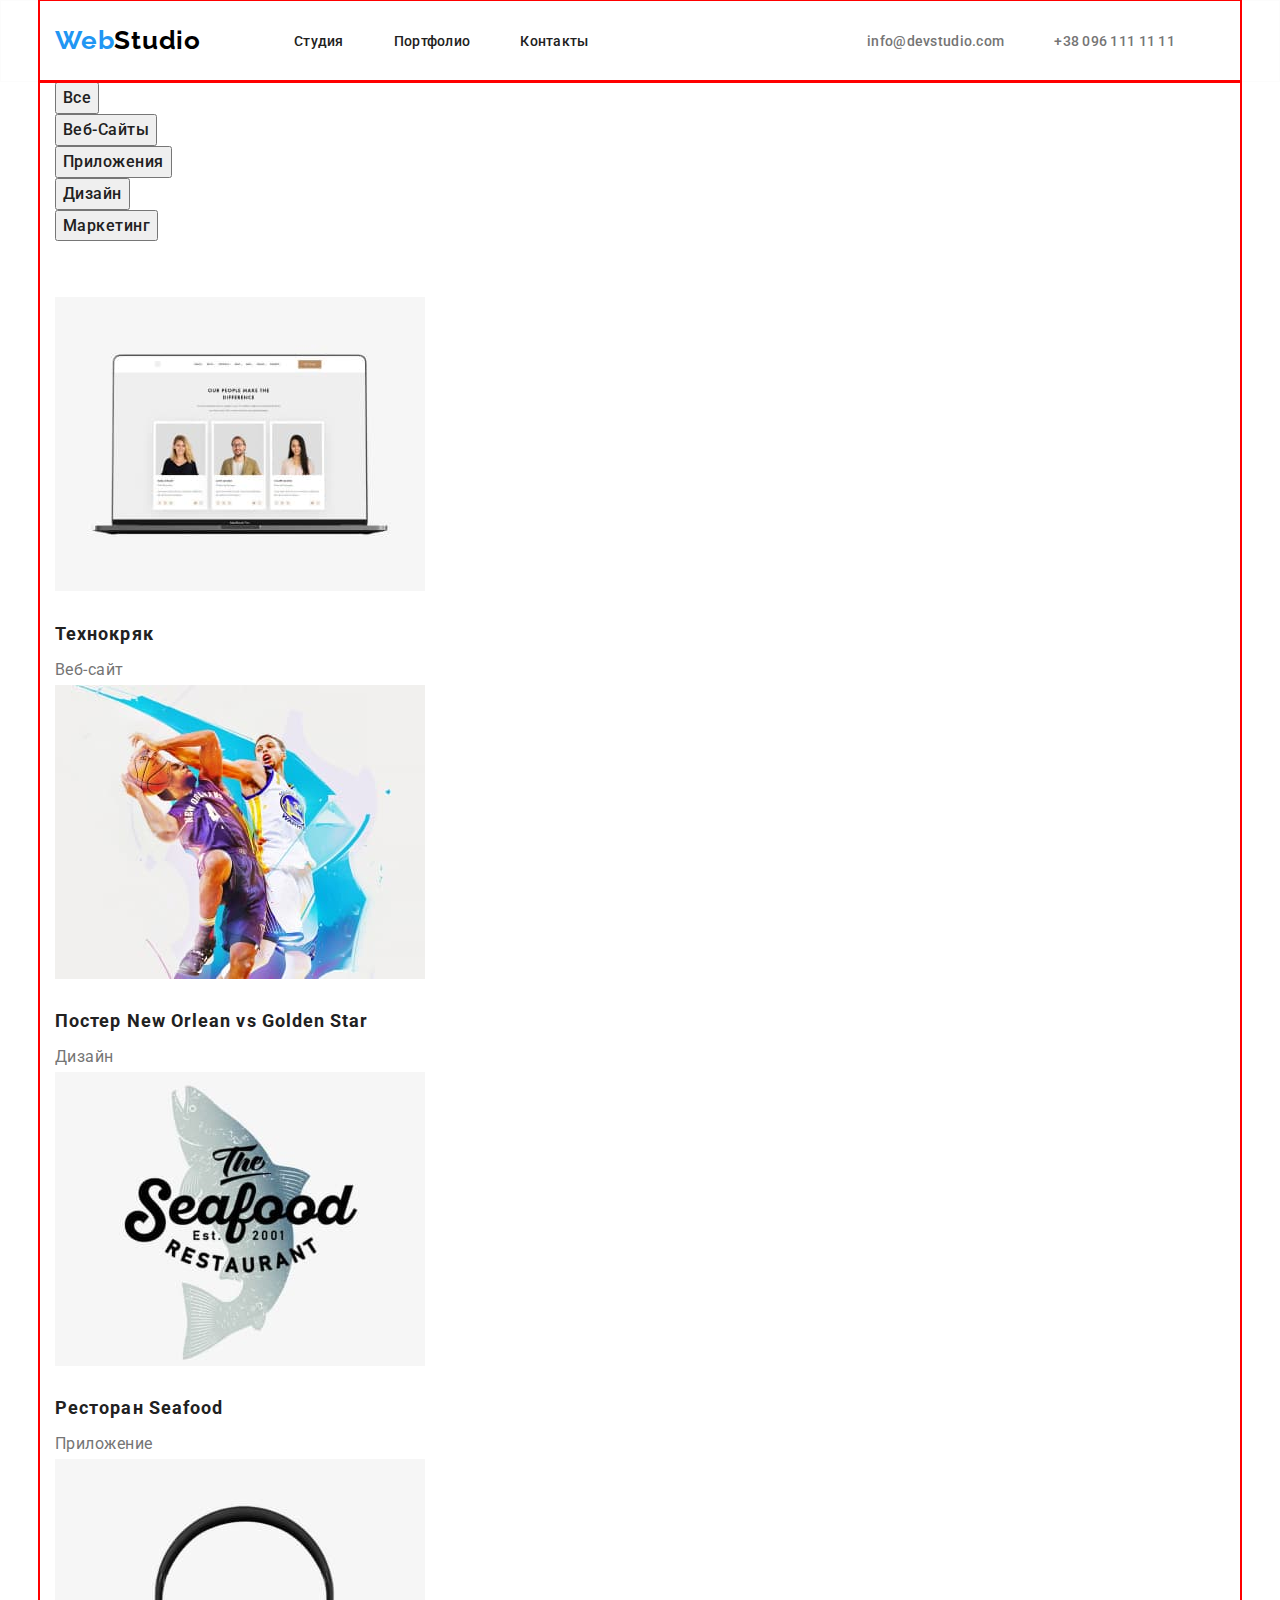
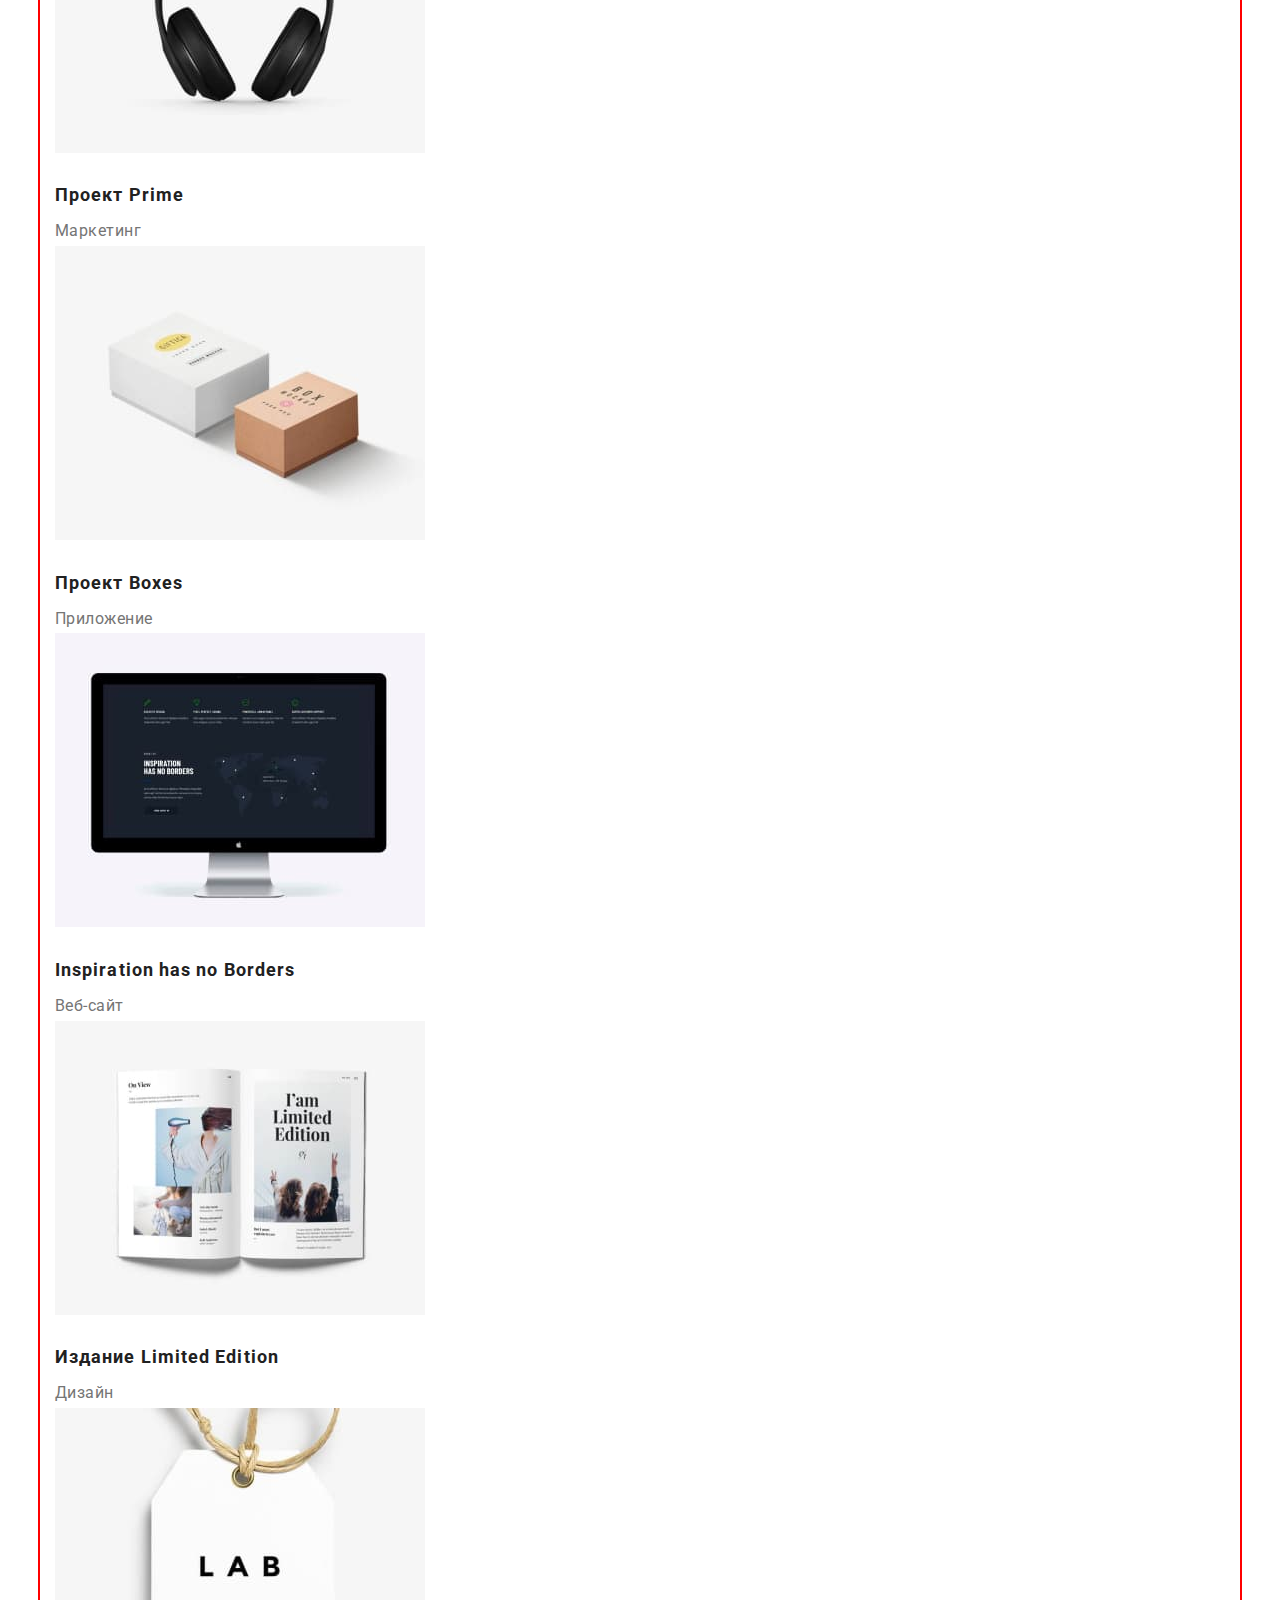
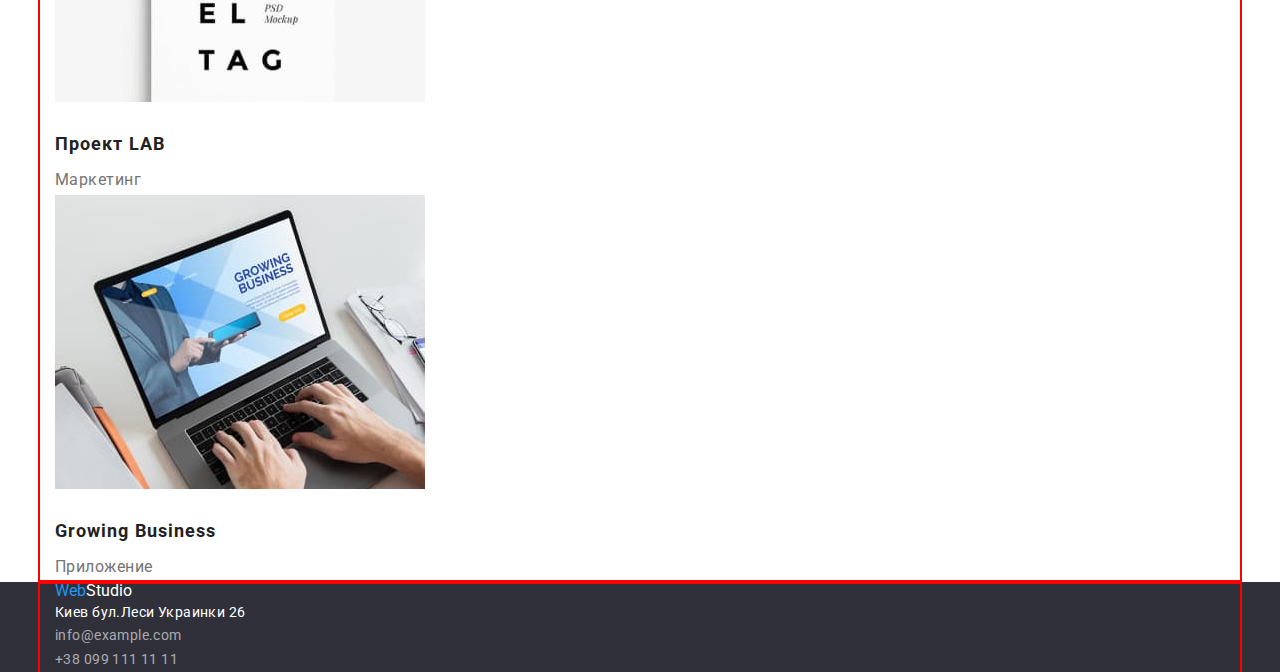
==== portfolio.html @ 07d4ba34 "11" ====
<!DOCTYPE html>
<html lang="ru">
<head>
    <meta charset="UTF-8">
    <meta http-equiv="X-UA-Compatible" content="IE=edge">
    <meta name="viewport" content="width=device-width, initial-scale=1.0">
    <title>WebStudio</title>
    <link href="https://fonts.googleapis.com/css2?family=Raleway:wght@700&family=Roboto:wght@400;500;700;900&display=swap" rel="stylesheet" />
    <link rel="stylesheet" href="https://cdnjs.cloudflare.com/ajax/libs/modern-normalize/1.1.0/modern-normalize.min.css">
    <link rel="stylesheet" href="./css/styles.css" />
</head>
<body>
    <header class="header">
        <div class="container head-nav">
            <nav class="header-nav">
                <a class="logo link" lang="en"><span class="logo-part">Web</span>Studio</a>
                <ul class="header-list list">
                    <li class="header-item"><a href="./index.html" class="header-link link">Cтудия</a></li>
                    <li class="header-item"><a href="./portfolio.html" class="header-link link">Портфолио</a></li>
                    <li class="header-item"><a href="#contacts" class="header-link link">Контакты</a></li>
                </ul>
            </nav>
            <ul class="header-contacts">
                <li class="header-contacts-item"><a href="mailto:info@devstudio.com" class="header-mail link">info@devstudio.com</a></li>
                <li class="header-contacts-item"><a href="tel:+380961111111" class="header-tel link">+38 096 111 11 11</a></li>
            </ul>
        </div>
    </header>
    <main>
        <section class="title-progects">
            <div class="container">
                <ul class="btn-site">
                    <li><button type="button" class="btn">Все</button></li>
                    <li><button type="button" class="btn">Веб-Сайты</button></li>
                    <li><button type="button" class="btn">Приложения</button></li>
                    <li><button type="button" class="btn">Дизайн</button></li>
                    <li><button type="button" class="btn">Маркетинг</button></li>
                </ul>
                <ul class=progects-list>
                    <li class="progect-item">
                        <img src="./image/technokra.jpg" alt="projects" width="370" height="294" />
                        <h2 class="name-project">Технокряк</h2>
                        <p class="type-project">Веб-сайт</p>
                    </li>
                    <li class="progect-item">
                        <img src="./image/poster.jpg" alt="projects" width="370" height="294" />
                        <h2 class="name-project">Постер New Orlean vs Golden Star</h2>
                        <p class="type-project">Дизайн</p>
                    </li>
                    <li class="progect-item">
                        <img src="./image/seafood.jpg" alt="projects" width="370" height="294" />
                        <h2 class="name-project">Ресторан Seafood</h2>
                        <p class="type-project">Приложение</p>
                    </li>
                    <li class="progect-item">
                        <img src="./image/eyehear.jpg" alt="projects" width="370" height="294" />
                        <h2 class="name-project">Проект Prime</h2>
                        <p class="type-project">Маркетинг</p>
                    </li>
                    <li class="progect-item">
                        <img src="./image/boxes.jpg" alt="projects" width="370" height="294" />
                        <h2 class="name-project">Проект Boxes</h2>
                        <p class="type-project">Приложение</p>
                    </li>
                    <li class="progect-item">
                        <img src="./image/noborder.jpg" alt="projects" width="370" height="294" />
                        <h2 class="name-project">Inspiration has no Borders</h2>
                        <p class="type-project">Веб-сайт</p>
                    </li>
                    <li class="progect-item">
                        <img src="./image/limadd.jpg" alt="projects" width="370" height="294" />
                        <h2 class="name-project">Издание Limited Edition</h2>
                        <p class="type-project">Дизайн</p>
                    </li>
                    <li class="progect-item">
                        <img src="./image/lab.jpg" alt="projects" width="370" height="294" />
                        <h2 class="name-project">Проект LAB</h2>
                        <p class="type-project">Маркетинг</p>
                    </li>
                    <li class="progect-item">
                        <img src="./image/growbiz.jpg" alt="projects" width="370" height="294" />
                        <h2 class="name-project">Growing Business</h2>
                        <p class="type-project">Приложение</p>
                    </li>
                </ul>
            </div>    
        </section>
    </main>
    <footer>
        <div class="container">
            <a href="index.html" class="footer-logo link" lang="en"><span class="logo-part">Web</span><span class="logo-studio">Studio</span></a>
            <address class="address">
                <ul class="address-list">
                    <li class="address-item"><a href="https://goo.gl/maps/wjea7yC39CKNtuyz5" target="_blank"
                                rel="noopener noreferrer nofollow" class="footer-address link">Киев бул.Леси Украинки 26</a></li>
                    <li class="address-item"><a href="mailto:info@example.com" class="footer-mail link">info@example.com</a></li>
                    <li class="address-item"><a href="tel:+380991111111" class="footer-tel link">+38 099 111 11 11</a></li>
                </ul>
            </address>
        </div>
    </footer>      
</body>       
</html>
---- css/styles.css ----
:root {
    --main-title-color: #212121;
    --second-title-color: #FFFFFF;
    --third-title-color: #2196f3;
    --fourth-title-color: #757575;
}

*,
*::before,
*::after {
    box-sizing: border-box;
}

p,
h1,
h2,
h3,
h4,
h5,
h6 {
    margin: 0;
}

ul {
    list-style: none;
    margin: 0;
    padding-left: 0;
}

body {
    font-family: "Roboto", sans-serif;
    color: var(--main-title-color);
}

.container {
    width: 1200px;
    padding-left: 15px;
    padding-right: 15px;
    margin: 0 auto;
    outline: 2px solid red;
}

.logo {
    display: inline-block;
    margin-right: 93px;
    text-decoration: none;
    font-family: "Raleway";
    font-weight: 700;
    font-size: 26px;
    line-height: 1.19;    
    letter-spacing: 0.03em;
    color: #000000;
    padding-top: 24px;
    padding-bottom: 25px;
}

.logo-part {
    color: var(--third-title-color);
}

.header {
    background-color: #fff;
    border: 1px solid #FCFCFC;
}

.header-nav,
.head-nav {
    display: flex;
    align-items: center;
    justify-content: space-between;
}

.header-list {
    display: flex;
}

.header-item:not(last-child) {
    margin-right: 50px;
}

.link {
    text-decoration: none;
    font-style: normal;
}

.header-link{
    font-weight: 500;
    font-size: 14px;
    line-height: 1.14;
    letter-spacing: 0.02em;
    color: var(--main-title-color);
}

.header-contacts {
    display: flex;
}

.header-mail,
.header-tel {
    font-weight: 500;
    font-size: 14px;
    line-height: 1.14;
    letter-spacing: 0.02em;
    color: var(--fourth-title-color);
}

.header-contacts-item:not(last-child) {
    margin-right: 50px;
}

.header-link:hover,
.header-link:focus {
    color: var(--third-title-color);
}

.header-mail:hover,
.header-mail:focus {
    color: var(--third-title-color);
}

.header-tel:hover,
.header-tel:focus {
    color: var(--third-title-color);
}

.page-one {
    padding: 200px 0;
    background: #2F303A;
    text-align: center;
}

.page-one-text {
    font-weight: 900;
    font-size: 44px;
    line-height: 1.36;
    text-align: center;
    letter-spacing: 0.06em;
    text-transform: uppercase;
    color: var(--second-title-color);
    margin: 0 auto 30px;
    max-width: 696px;
}

.service-order {
    font-weight: 700;
    font-size: 16px;
    line-height: 1.87;
    text-align: center;
    letter-spacing: 0.06em;
    color: var(--second-title-color);
    background: var(--third-title-color);
    box-shadow: 0px 4px 4px rgba(0, 0, 0, 0.15);
    border-radius: 4px;
    margin-top: 40px;

}

.our-features {
    padding-top: 94px;
}

.our-features-item {
    justify-content: space-around;
}

.feature {
    font-weight: 700;
    font-size: 14px;
    line-height: 1.14;
    letter-spacing: 0.03em;
    text-transform: uppercase;
    color: var(--main-title-color);
    margin-bottom: 10px;
}

.feature-explanation {
    font-weight: 400;
    font-size: 14px;
    line-height: 1.71;    
    letter-spacing: 0.03em;
    color: var(--fourth-title-color);
}

.our-doing {
    padding-bottom: 94px;
}

.doing {
    margin-top: 118px;
    margin-bottom: 50px;
}

.doing,
.our-workers {
    font-weight: 700;
    font-size: 36px;
    line-height: 1.16;
    text-align: center;
    letter-spacing: 0.03em;
    color: var(--main-title-color);
}

.our-workers {
    margin-bottom: 50px;
}

.workers {
    padding-top: 94px;
    padding-bottom: 94px;
}

.worker-name {
    font-weight: 500;
    font-size: 16px;
    line-height: 1.18;
    text-align: center;
    letter-spacing: 0.03em;
    color: var(--main-title-color);
    margin-top: 30px;
    margin-bottom: 10px;
}

.worker-profession {
    font-weight: 400;
    font-size: 16px;
    line-height: 1.18;
    text-align: center;
    letter-spacing: 0.03em;
    color: var(--fourth-title-color);
    margin-bottom: 30px;
}

.address-item {
    font-weight: 400;
    font-size: 14px;
    line-height: 1.71;
    letter-spacing: 0.03em;
    color: var(--second-title-color);
}

footer {
    background-color: #2F303A;
}

.logo-studio {
    color: var(--second-title-color);
}

.footer-address {
    color: var(--second-title-color);
}


.footer-mail,
.footer-tel {
    color: rgba(255, 255, 255, 0.6);
}

.footer-address:hover,
.footer-address:focus {
    color: var(--third-title-color);
}

.footer-mail:hover,
.footer-mail:focus {
    color: var(--third-title-color);
}

.footer-tel:hover,
.footer-tel:focus {
    color: var(--third-title-color);
}

.btn {
    font-weight: 500;
    font-size: 16px;
    line-height: 1.62;
    text-align: center;
    letter-spacing: 0.03em;
    color: var(--main-title-color);
}

.service-order,
.btn {
    cursor: pointer;
}

.btn:hover {
    background-color: var(--third-title-color);
    color: var(--second-title-color);
}

.btn-site {
    margin-bottom: 56px;
}

.name-project {
    font-weight: 700;
    font-size: 18px;
    line-height: 2;
    letter-spacing: 0.06em;
    color: var(--main-title-color);
    margin-top: 20px;
    margin-bottom: 4px;
}

.type-project {
    font-weight: 400;
    font-size: 16px;
    line-height: 1.8;
    letter-spacing: 0.03em;
    color: var(--fourth-title-color);
}

.footer-logo {
    margin-top: 60px;
}
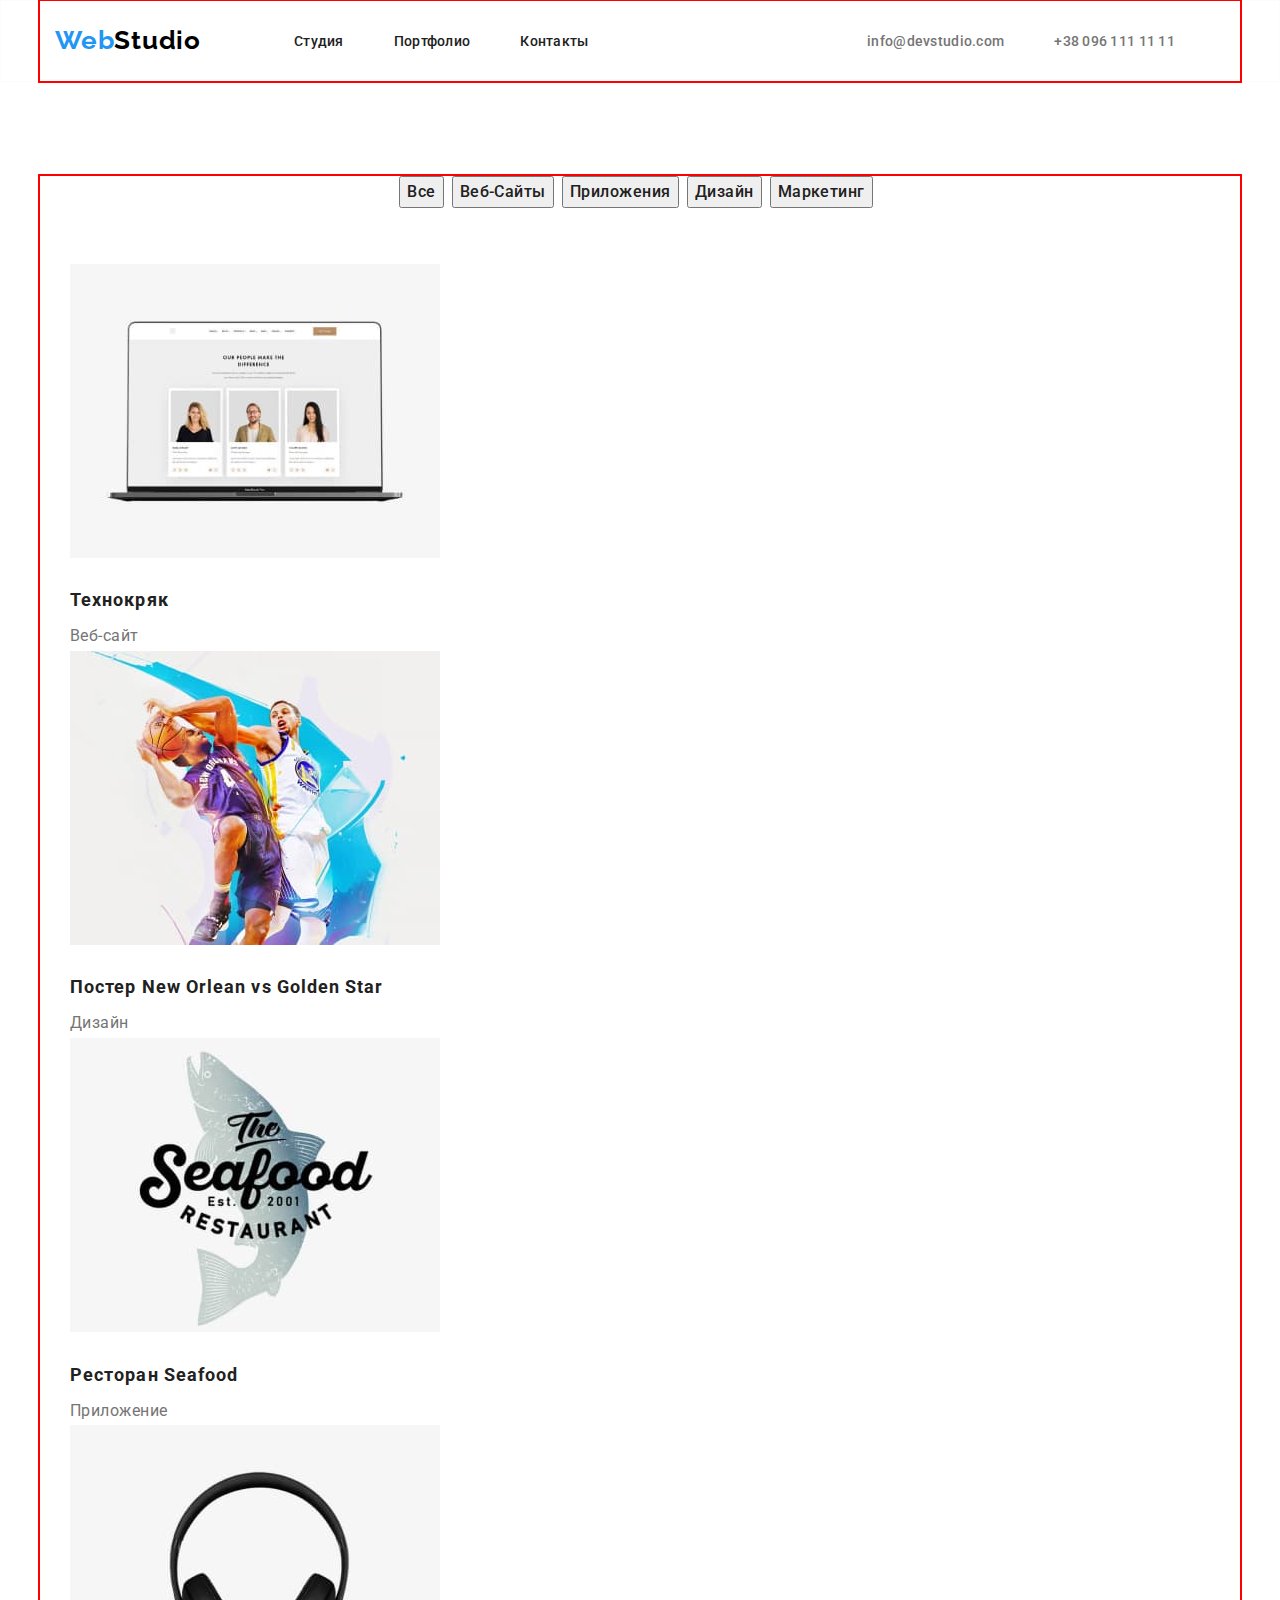
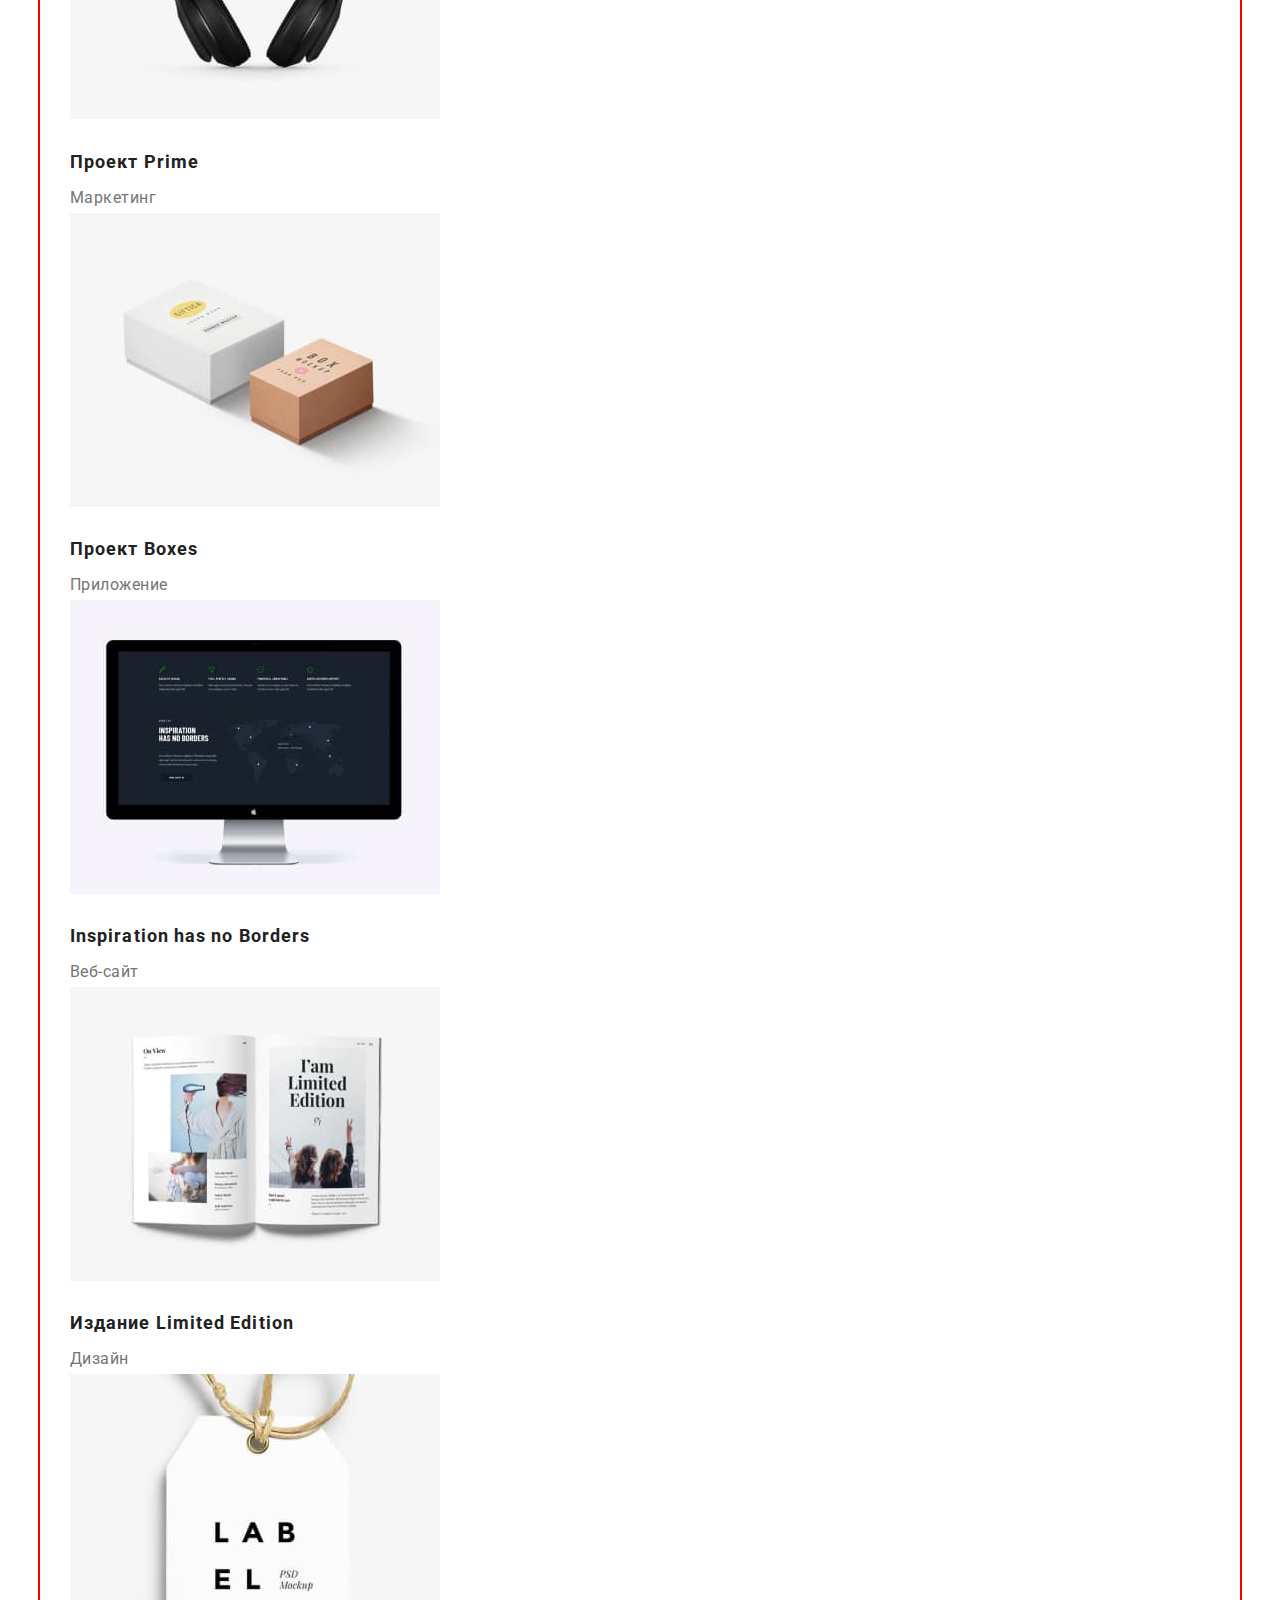
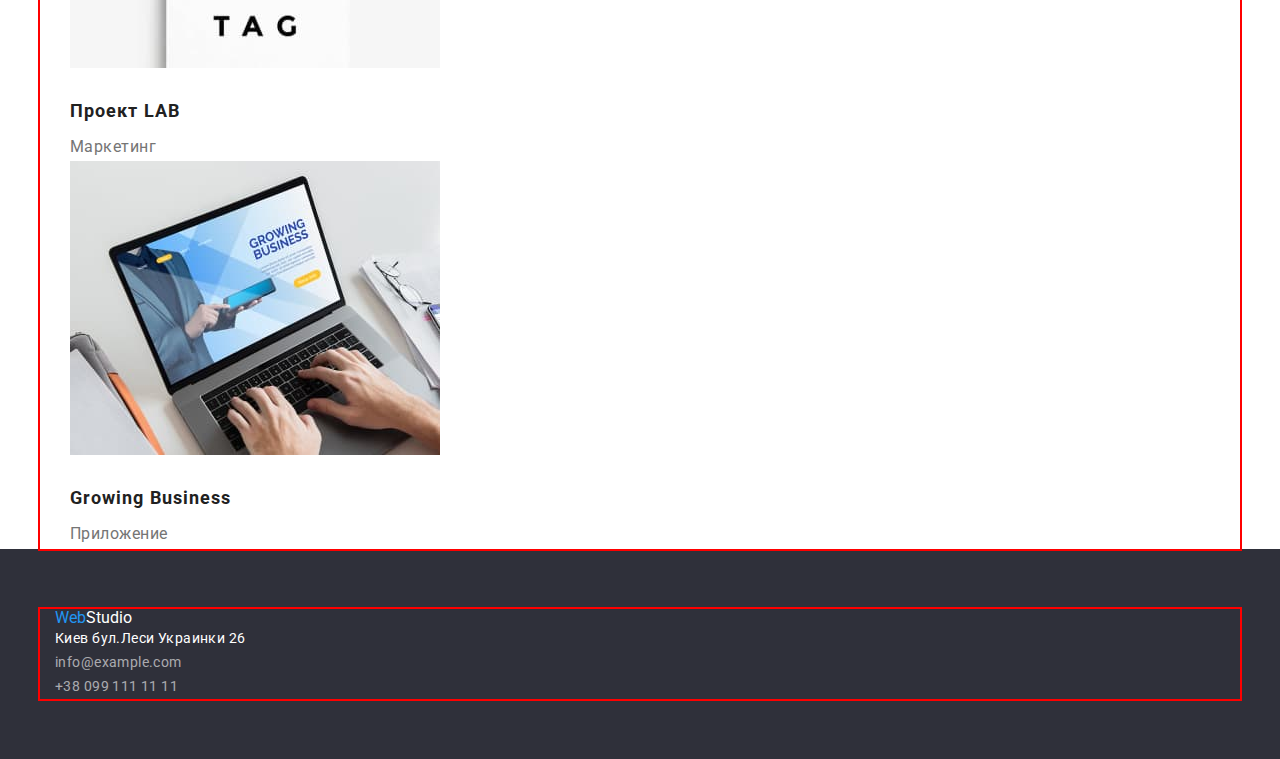
==== commit 2baf3c35: "wrap" ====
--- a/portfolio.html
+++ b/portfolio.html
@@ -36,53 +36,57 @@
                     <li><button type="button" class="btn">Дизайн</button></li>
                     <li><button type="button" class="btn">Маркетинг</button></li>
                 </ul>
-                <ul class=progects-list>
-                    <li class="progect-item">
-                        <img src="./image/technokra.jpg" alt="projects" width="370" height="294" />
-                        <h2 class="name-project">Технокряк</h2>
-                        <p class="type-project">Веб-сайт</p>
-                    </li>
-                    <li class="progect-item">
-                        <img src="./image/poster.jpg" alt="projects" width="370" height="294" />
-                        <h2 class="name-project">Постер New Orlean vs Golden Star</h2>
-                        <p class="type-project">Дизайн</p>
-                    </li>
-                    <li class="progect-item">
-                        <img src="./image/seafood.jpg" alt="projects" width="370" height="294" />
-                        <h2 class="name-project">Ресторан Seafood</h2>
-                        <p class="type-project">Приложение</p>
-                    </li>
-                    <li class="progect-item">
-                        <img src="./image/eyehear.jpg" alt="projects" width="370" height="294" />
-                        <h2 class="name-project">Проект Prime</h2>
-                        <p class="type-project">Маркетинг</p>
-                    </li>
-                    <li class="progect-item">
-                        <img src="./image/boxes.jpg" alt="projects" width="370" height="294" />
-                        <h2 class="name-project">Проект Boxes</h2>
-                        <p class="type-project">Приложение</p>
-                    </li>
-                    <li class="progect-item">
-                        <img src="./image/noborder.jpg" alt="projects" width="370" height="294" />
-                        <h2 class="name-project">Inspiration has no Borders</h2>
-                        <p class="type-project">Веб-сайт</p>
-                    </li>
-                    <li class="progect-item">
-                        <img src="./image/limadd.jpg" alt="projects" width="370" height="294" />
-                        <h2 class="name-project">Издание Limited Edition</h2>
-                        <p class="type-project">Дизайн</p>
-                    </li>
-                    <li class="progect-item">
-                        <img src="./image/lab.jpg" alt="projects" width="370" height="294" />
-                        <h2 class="name-project">Проект LAB</h2>
-                        <p class="type-project">Маркетинг</p>
-                    </li>
-                    <li class="progect-item">
-                        <img src="./image/growbiz.jpg" alt="projects" width="370" height="294" />
-                        <h2 class="name-project">Growing Business</h2>
-                        <p class="type-project">Приложение</p>
-                    </li>
-                </ul>
+                <div class="progects-container">
+                    <div class="flex-container"></div>
+                    <ul class=progects-list>
+                        <li class="progect-item">
+                            <img src="./image/technokra.jpg" alt="projects" width="370" height="294" />
+                            <h2 class="name-project">Технокряк</h2>
+                            <p class="type-project">Веб-сайт</p>
+                        </li>
+                        <li class="progect-item">
+                            <img src="./image/poster.jpg" alt="projects" width="370" height="294" />
+                            <h2 class="name-project">Постер New Orlean vs Golden Star</h2>
+                            <p class="type-project">Дизайн</p>
+                        </li>
+                        <li class="progect-item">
+                            <img src="./image/seafood.jpg" alt="projects" width="370" height="294" />
+                            <h2 class="name-project">Ресторан Seafood</h2>
+                            <p class="type-project">Приложение</p>
+                        </li>
+                        <li class="progect-item">
+                            <img src="./image/eyehear.jpg" alt="projects" width="370" height="294" />
+                            <h2 class="name-project">Проект Prime</h2>
+                            <p class="type-project">Маркетинг</p>
+                        </li>
+                        <li class="progect-item">
+                            <img src="./image/boxes.jpg" alt="projects" width="370" height="294" />
+                            <h2 class="name-project">Проект Boxes</h2>
+                            <p class="type-project">Приложение</p>
+                        </li>
+                        <li class="progect-item">
+                            <img src="./image/noborder.jpg" alt="projects" width="370" height="294" />
+                            <h2 class="name-project">Inspiration has no Borders</h2>
+                            <p class="type-project">Веб-сайт</p>
+                        </li>
+                        <li class="progect-item">
+                            <img src="./image/limadd.jpg" alt="projects" width="370" height="294" />
+                            <h2 class="name-project">Издание Limited Edition</h2>
+                            <p class="type-project">Дизайн</p>
+                        </li>
+                        <li class="progect-item">
+                            <img src="./image/lab.jpg" alt="projects" width="370" height="294" />
+                            <h2 class="name-project">Проект LAB</h2>
+                            <p class="type-project">Маркетинг</p>
+                        </li>
+                        <li class="progect-item">
+                            <img src="./image/growbiz.jpg" alt="projects" width="370" height="294" />
+                            <h2 class="name-project">Growing Business</h2>
+                            <p class="type-project">Приложение</p>
+                        </li>
+                    </ul>
+                </div>
+                </div>    
             </div>    
         </section>
     </main>
--- a/css/styles.css
+++ b/css/styles.css
@@ -32,6 +32,11 @@
     color: var(--main-title-color);
 }
 
+.section {
+    padding-top: 94px;
+    padding-bottom: 94px;
+}
+
 .container {
     width: 1200px;
     padding-left: 15px;
@@ -159,8 +164,13 @@
     padding-top: 94px;
 }
 
+.our-features-list {
+    display: flex;                             
+}
+
 .our-features-item {
     justify-content: space-around;
+    margin-right: 30px;
 }
 
 .feature {
@@ -189,6 +199,14 @@
     margin-top: 118px;
     margin-bottom: 50px;
 }
+.doing-list{
+    display: flex;
+    justify-content: center;
+}
+
+.doing-list:not(last-child) {
+    margin-right: 30px;
+}
 
 .doing,
 .our-workers {
@@ -240,6 +258,8 @@
 
 footer {
     background-color: #2F303A;
+    padding-top: 60px;
+    padding-bottom: 60px;
 }
 
 .logo-studio {
@@ -271,6 +291,16 @@
     color: var(--third-title-color);
 }
 
+.one {
+    display: inline-block;
+    margin: 0;
+    padding: 0;
+}
+
+.general {
+    display: flex;
+}
+
 .btn {
     font-weight: 500;
     font-size: 16px;
@@ -291,7 +321,15 @@
 }
 
 .btn-site {
+    display: flex;
+    justify-content: center;
+
+    margin-top: 94px;
     margin-bottom: 56px;
+}
+
+.btn:not(last child) {
+    margin-right: 8px;
 }
 
 .name-project {
@@ -314,4 +352,18 @@
 
 .footer-logo {
     margin-top: 60px;
+}
+
+.progects-container {
+    width: 1230px;
+    padding-left: 15px;
+    padding-right: 15px;
+    margin-left: auto;
+    margin-right: auto;
+}
+
+.flex-container {
+    display: flex;
+    flex-wrap: wrap;
+
 }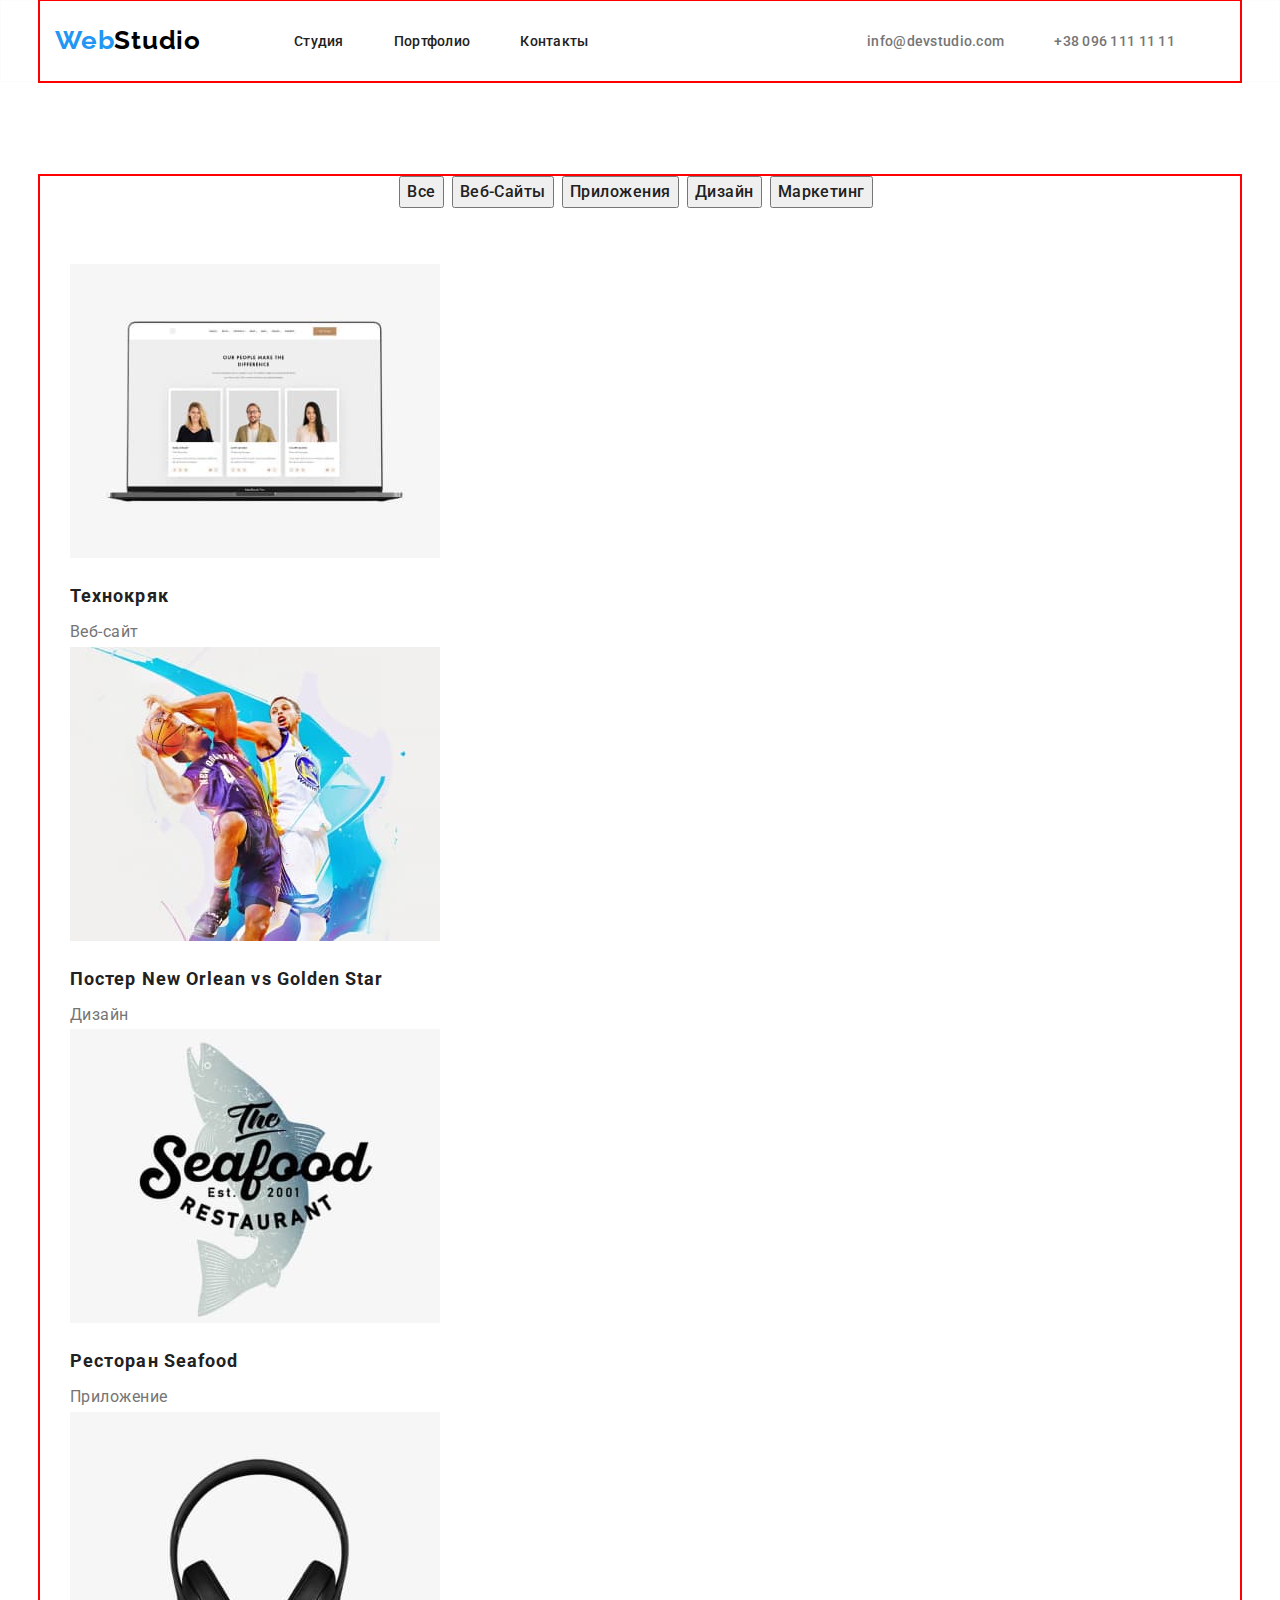
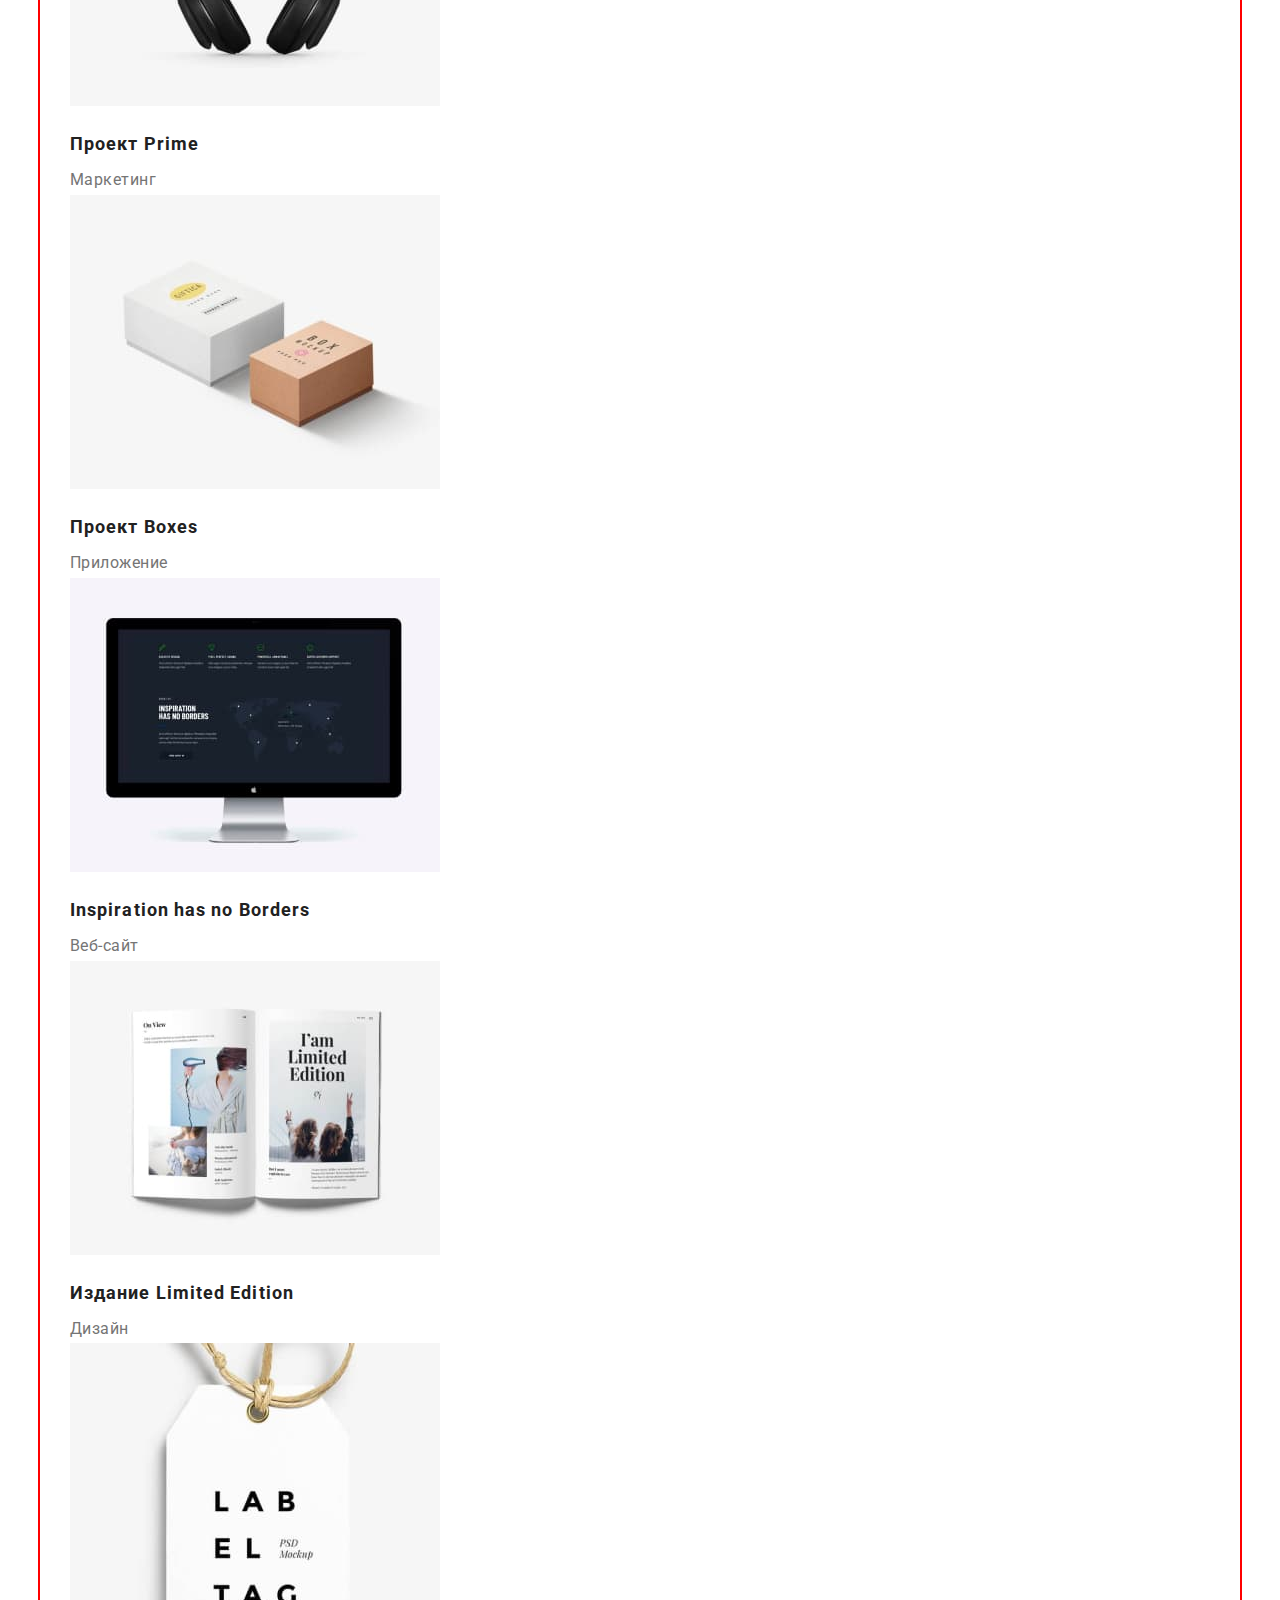
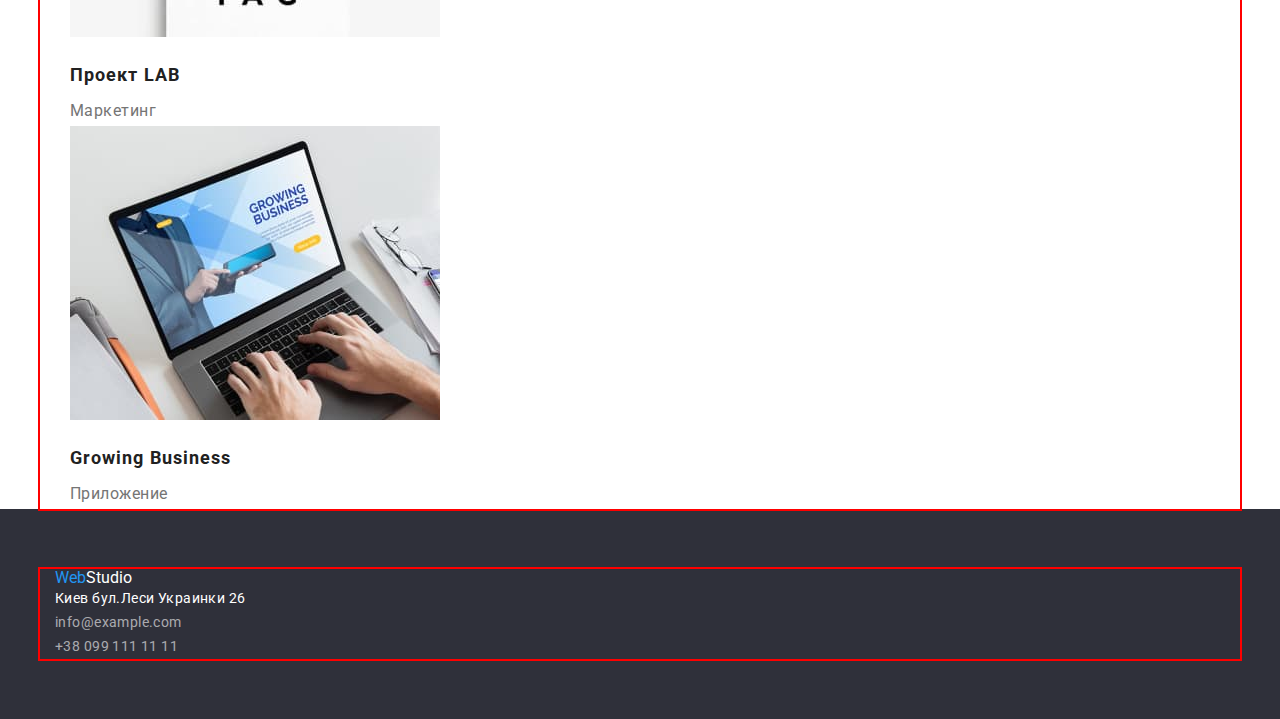
==== commit d329f239: "div" ====
--- a/portfolio.html
+++ b/portfolio.html
@@ -37,55 +37,55 @@
                     <li><button type="button" class="btn">Маркетинг</button></li>
                 </ul>
                 <div class="progects-container">
-                    <div class="flex-container"></div>
-                    <ul class=progects-list>
-                        <li class="progect-item">
-                            <img src="./image/technokra.jpg" alt="projects" width="370" height="294" />
-                            <h2 class="name-project">Технокряк</h2>
-                            <p class="type-project">Веб-сайт</p>
-                        </li>
-                        <li class="progect-item">
-                            <img src="./image/poster.jpg" alt="projects" width="370" height="294" />
-                            <h2 class="name-project">Постер New Orlean vs Golden Star</h2>
-                            <p class="type-project">Дизайн</p>
-                        </li>
-                        <li class="progect-item">
-                            <img src="./image/seafood.jpg" alt="projects" width="370" height="294" />
-                            <h2 class="name-project">Ресторан Seafood</h2>
-                            <p class="type-project">Приложение</p>
-                        </li>
-                        <li class="progect-item">
-                            <img src="./image/eyehear.jpg" alt="projects" width="370" height="294" />
-                            <h2 class="name-project">Проект Prime</h2>
-                            <p class="type-project">Маркетинг</p>
-                        </li>
-                        <li class="progect-item">
-                            <img src="./image/boxes.jpg" alt="projects" width="370" height="294" />
-                            <h2 class="name-project">Проект Boxes</h2>
-                            <p class="type-project">Приложение</p>
-                        </li>
-                        <li class="progect-item">
-                            <img src="./image/noborder.jpg" alt="projects" width="370" height="294" />
-                            <h2 class="name-project">Inspiration has no Borders</h2>
-                            <p class="type-project">Веб-сайт</p>
-                        </li>
-                        <li class="progect-item">
-                            <img src="./image/limadd.jpg" alt="projects" width="370" height="294" />
-                            <h2 class="name-project">Издание Limited Edition</h2>
-                            <p class="type-project">Дизайн</p>
-                        </li>
-                        <li class="progect-item">
-                            <img src="./image/lab.jpg" alt="projects" width="370" height="294" />
-                            <h2 class="name-project">Проект LAB</h2>
-                            <p class="type-project">Маркетинг</p>
-                        </li>
-                        <li class="progect-item">
-                            <img src="./image/growbiz.jpg" alt="projects" width="370" height="294" />
-                            <h2 class="name-project">Growing Business</h2>
-                            <p class="type-project">Приложение</p>
-                        </li>
-                    </ul>
-                </div>
+                    <div class="flex-container">
+                        <ul class=progects-list>
+                            <li class="progect-item">
+                                <img src="./image/technokra.jpg" alt="projects" width="370" height="294" />
+                                <h2 class="name-project">Технокряк</h2>
+                                <p class="type-project">Веб-сайт</p>
+                            </li>
+                            <li class="progect-item">
+                                <img src="./image/poster.jpg" alt="projects" width="370" height="294" />
+                                <h2 class="name-project">Постер New Orlean vs Golden Star</h2>
+                                <p class="type-project">Дизайн</p>
+                            </li>
+                            <li class="progect-item">
+                                <img src="./image/seafood.jpg" alt="projects" width="370" height="294" />
+                                <h2 class="name-project">Ресторан Seafood</h2>
+                                <p class="type-project">Приложение</p>
+                            </li>
+                            <li class="progect-item">
+                                <img src="./image/eyehear.jpg" alt="projects" width="370" height="294" />
+                                <h2 class="name-project">Проект Prime</h2>
+                                <p class="type-project">Маркетинг</p>
+                            </li>
+                            <li class="progect-item">
+                                <img src="./image/boxes.jpg" alt="projects" width="370" height="294" />
+                                <h2 class="name-project">Проект Boxes</h2>
+                                <p class="type-project">Приложение</p>
+                            </li>
+                            <li class="progect-item">
+                                <img src="./image/noborder.jpg" alt="projects" width="370" height="294" />
+                                <h2 class="name-project">Inspiration has no Borders</h2>
+                                <p class="type-project">Веб-сайт</p>
+                            </li>
+                            <li class="progect-item">
+                                <img src="./image/limadd.jpg" alt="projects" width="370" height="294" />
+                                <h2 class="name-project">Издание Limited Edition</h2>
+                                <p class="type-project">Дизайн</p>
+                            </li>
+                            <li class="progect-item">
+                                <img src="./image/lab.jpg" alt="projects" width="370" height="294" />
+                                <h2 class="name-project">Проект LAB</h2>
+                                <p class="type-project">Маркетинг</p>
+                            </li>
+                            <li class="progect-item">
+                                <img src="./image/growbiz.jpg" alt="projects" width="370" height="294" />
+                                <h2 class="name-project">Growing Business</h2>
+                                <p class="type-project">Приложение</p>
+                            </li>
+                        </ul>
+                    </div>
                 </div>    
             </div>    
         </section>
--- a/css/styles.css
+++ b/css/styles.css
@@ -323,7 +323,6 @@
 .btn-site {
     display: flex;
     justify-content: center;
-
     margin-top: 94px;
     margin-bottom: 56px;
 }
@@ -362,8 +361,17 @@
     margin-right: auto;
 }
 
+img {
+    display: block;
+    max-width: 100%;
+    height: auto;
+}
+
 .flex-container {
     display: flex;
     flex-wrap: wrap;
-
+}
+
+.flex-container {
+    width: 380px;
 }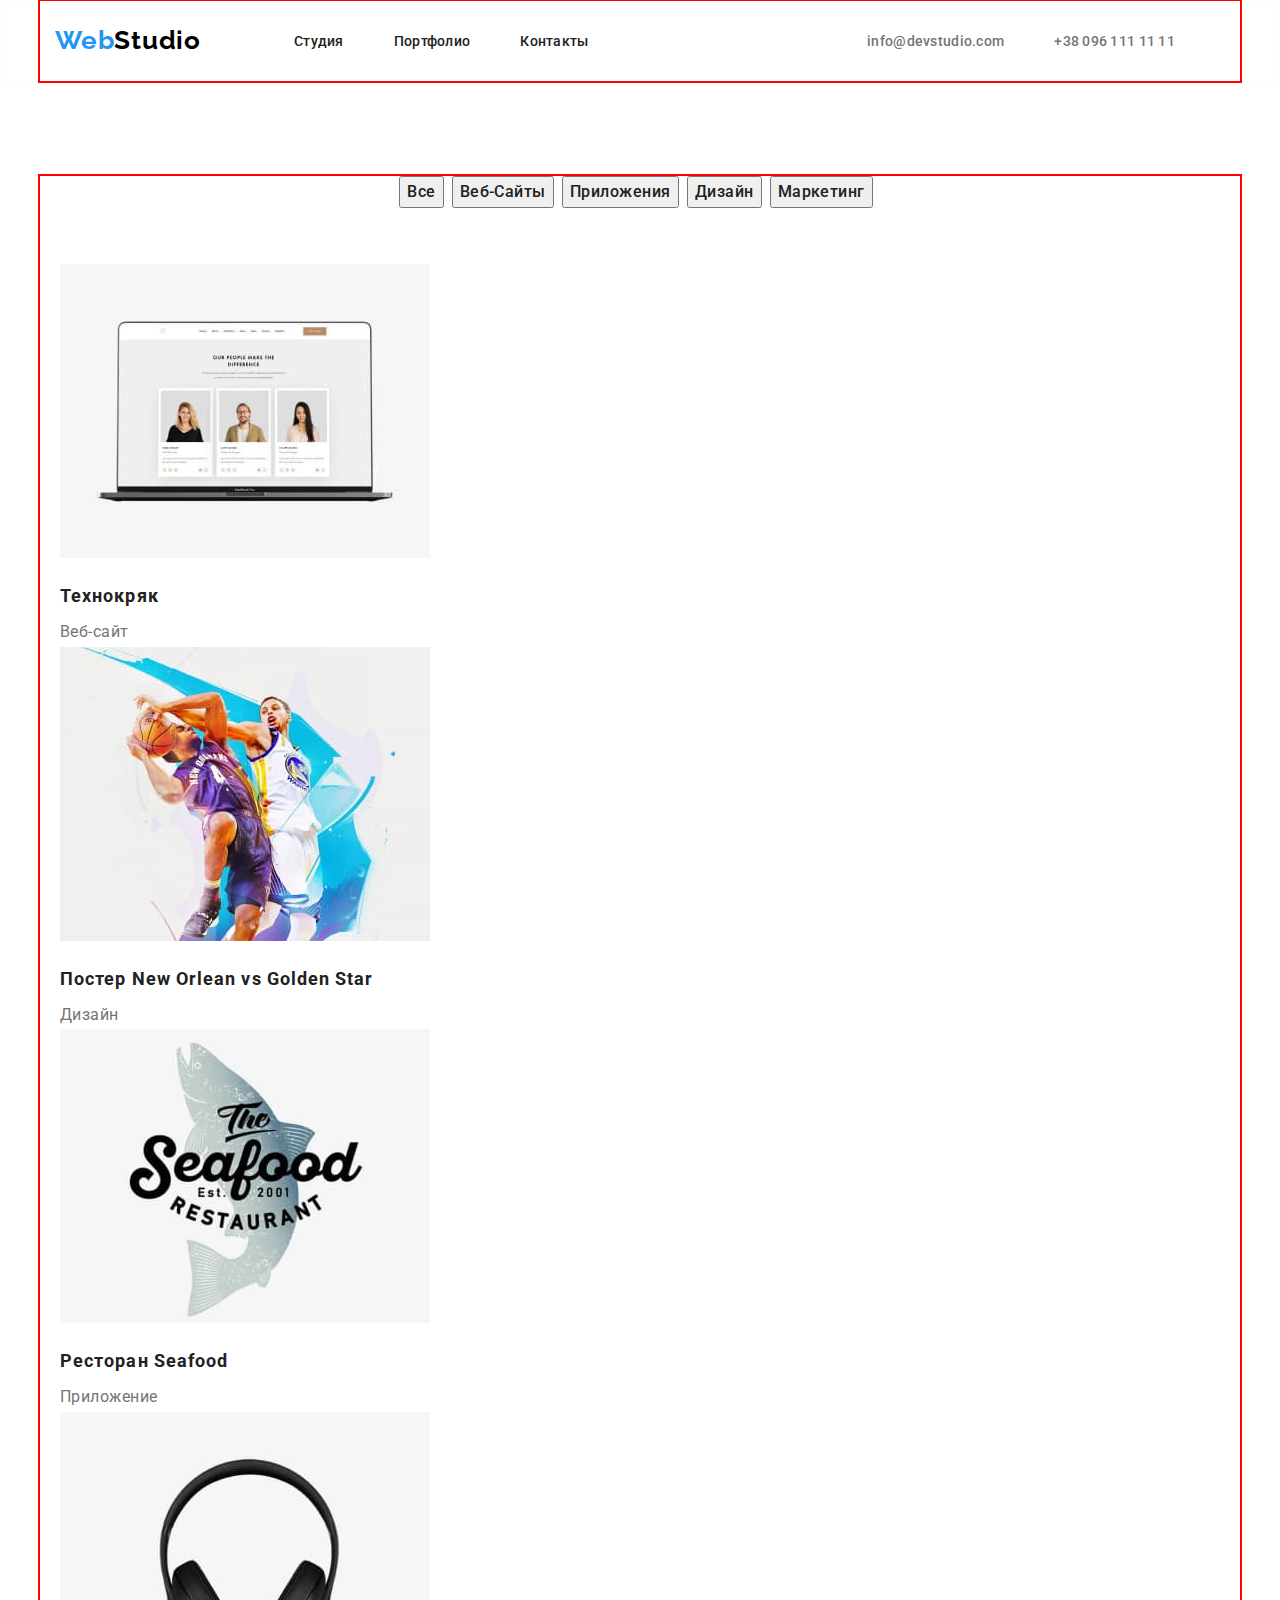
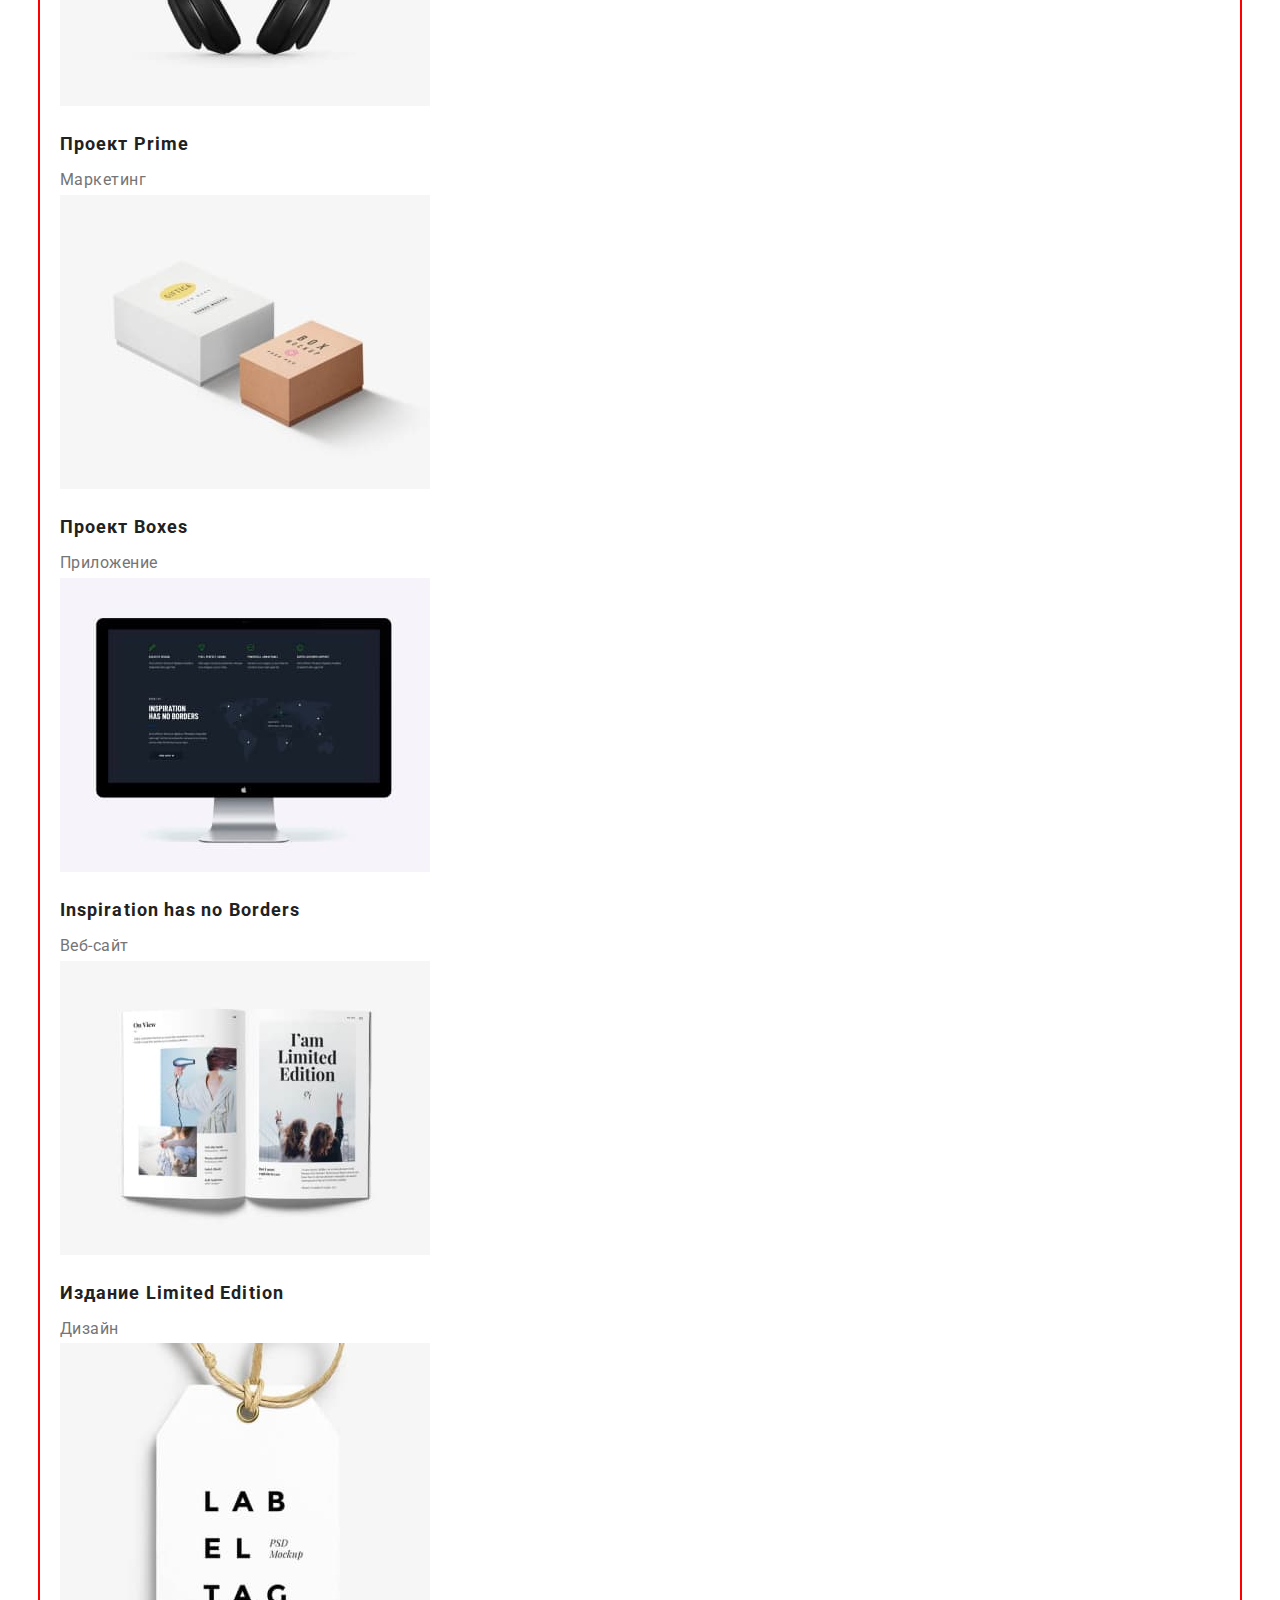
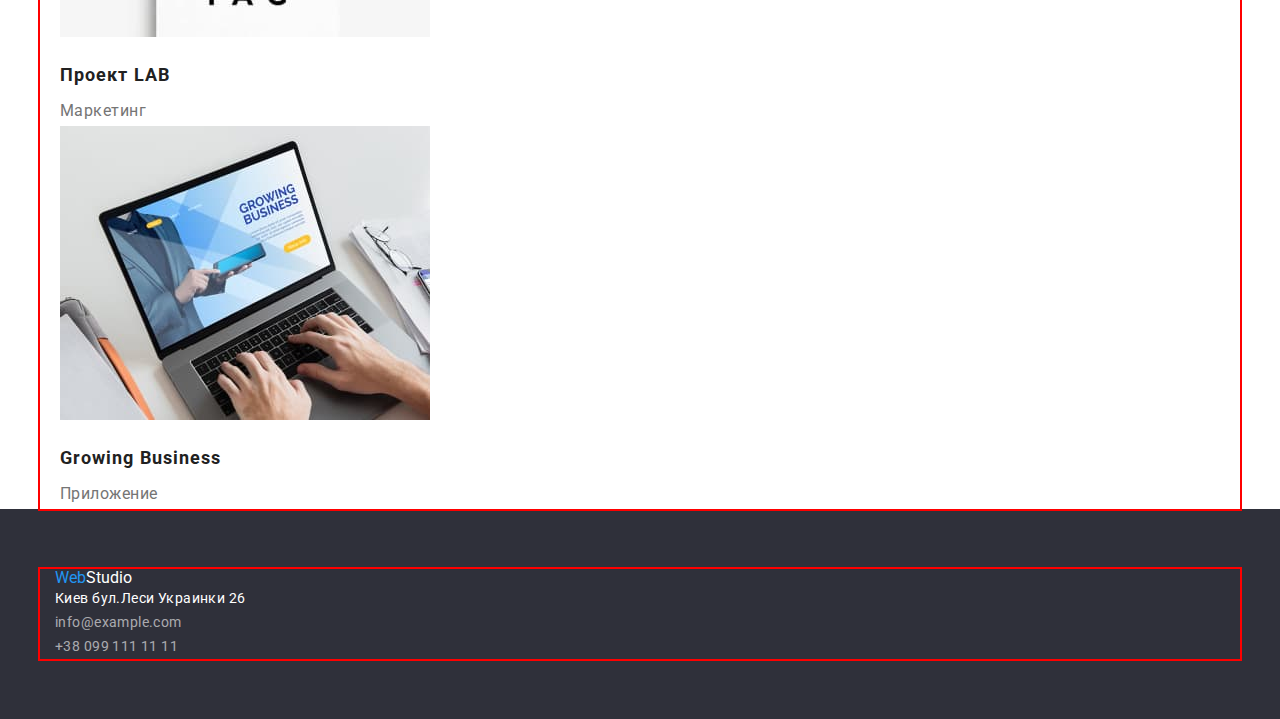
==== commit e46023df: "divf" ====
--- a/portfolio.html
+++ b/portfolio.html
@@ -36,7 +36,6 @@
                     <li><button type="button" class="btn">Дизайн</button></li>
                     <li><button type="button" class="btn">Маркетинг</button></li>
                 </ul>
-                <div class="progects-container">
                     <div class="flex-container">
                         <ul class=progects-list>
                             <li class="progect-item">
@@ -85,8 +84,7 @@
                                 <p class="type-project">Приложение</p>
                             </li>
                         </ul>
-                    </div>
-                </div>    
+                    </div>  
             </div>    
         </section>
     </main>
--- a/css/styles.css
+++ b/css/styles.css
@@ -370,8 +370,10 @@
 .flex-container {
     display: flex;
     flex-wrap: wrap;
+    justify-content: center;
 }
 
 .flex-container {
     width: 380px;
+    margin-right: 30px;
 }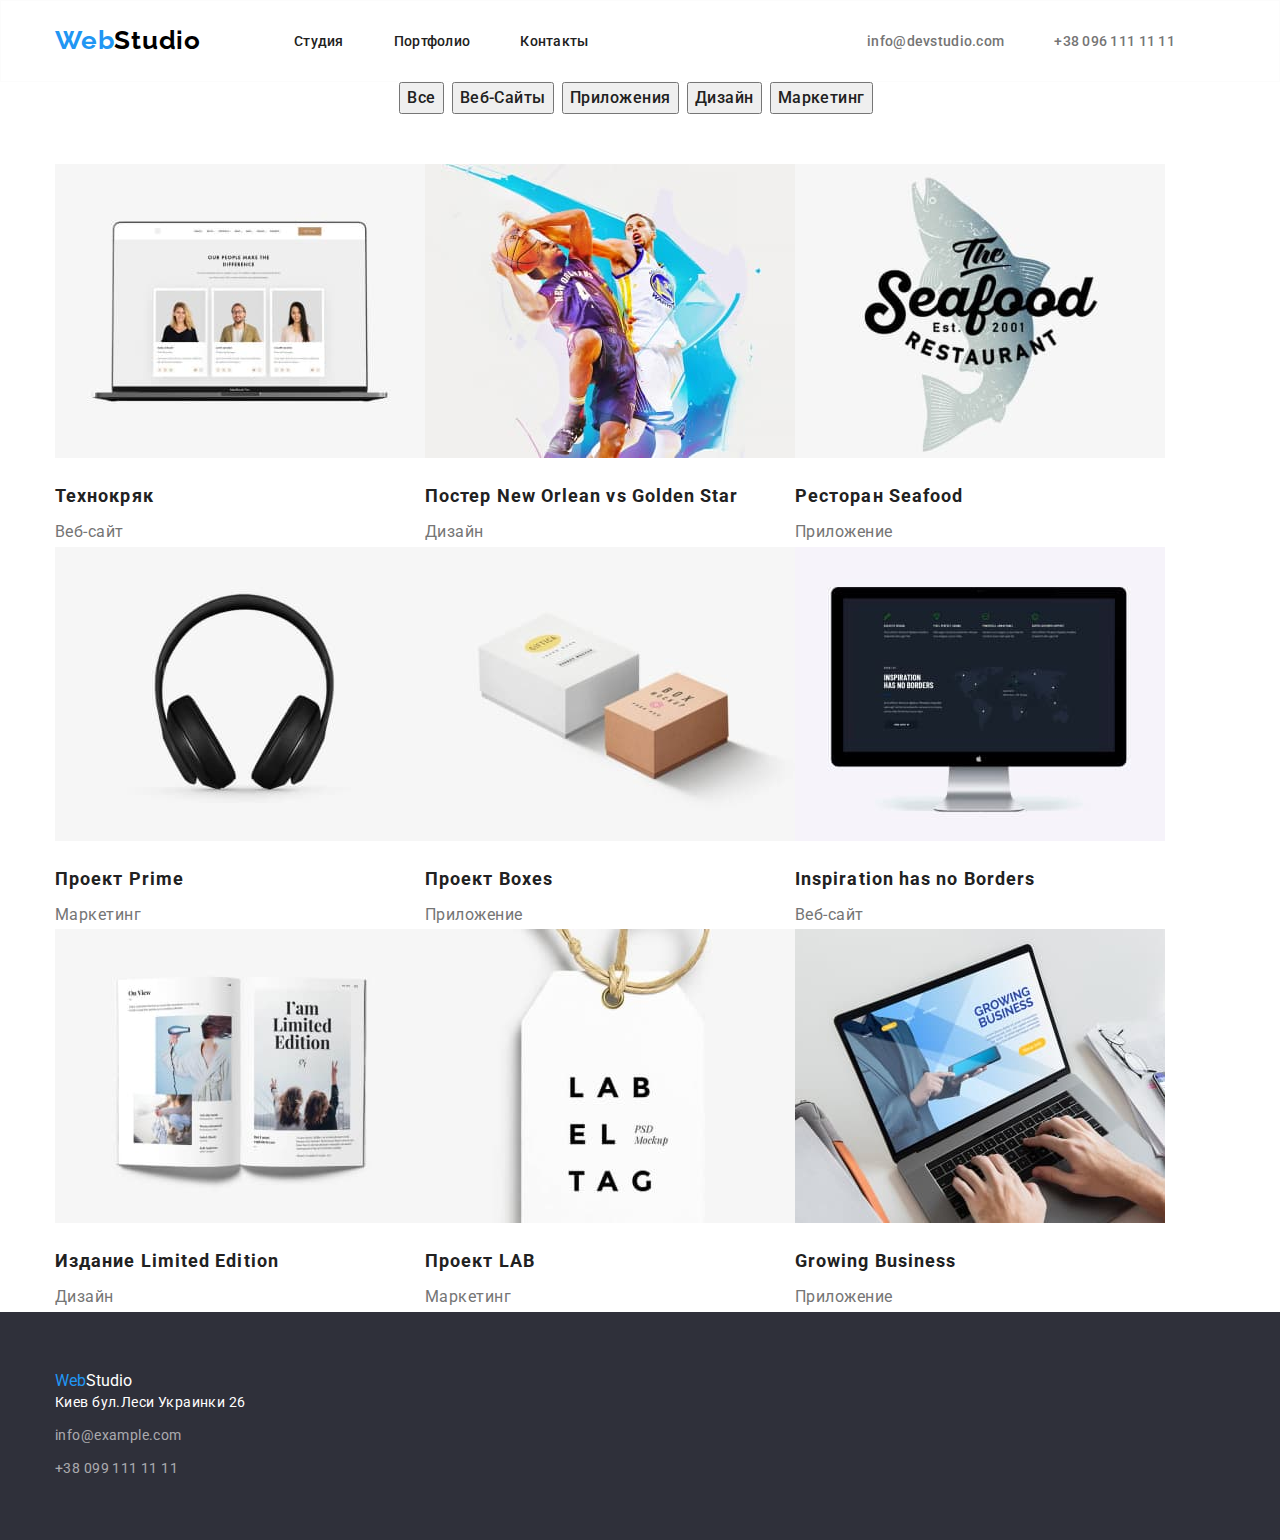
==== commit 391f9c65: "div" ====
--- a/portfolio.html
+++ b/portfolio.html
@@ -36,55 +36,53 @@
                     <li><button type="button" class="btn">Дизайн</button></li>
                     <li><button type="button" class="btn">Маркетинг</button></li>
                 </ul>
-                    <div class="flex-container">
-                        <ul class=progects-list>
-                            <li class="progect-item">
-                                <img src="./image/technokra.jpg" alt="projects" width="370" height="294" />
-                                <h2 class="name-project">Технокряк</h2>
-                                <p class="type-project">Веб-сайт</p>
-                            </li>
-                            <li class="progect-item">
-                                <img src="./image/poster.jpg" alt="projects" width="370" height="294" />
-                                <h2 class="name-project">Постер New Orlean vs Golden Star</h2>
-                                <p class="type-project">Дизайн</p>
-                            </li>
-                            <li class="progect-item">
-                                <img src="./image/seafood.jpg" alt="projects" width="370" height="294" />
-                                <h2 class="name-project">Ресторан Seafood</h2>
-                                <p class="type-project">Приложение</p>
-                            </li>
-                            <li class="progect-item">
-                                <img src="./image/eyehear.jpg" alt="projects" width="370" height="294" />
-                                <h2 class="name-project">Проект Prime</h2>
-                                <p class="type-project">Маркетинг</p>
-                            </li>
-                            <li class="progect-item">
-                                <img src="./image/boxes.jpg" alt="projects" width="370" height="294" />
-                                <h2 class="name-project">Проект Boxes</h2>
-                                <p class="type-project">Приложение</p>
-                            </li>
-                            <li class="progect-item">
-                                <img src="./image/noborder.jpg" alt="projects" width="370" height="294" />
-                                <h2 class="name-project">Inspiration has no Borders</h2>
-                                <p class="type-project">Веб-сайт</p>
-                            </li>
-                            <li class="progect-item">
-                                <img src="./image/limadd.jpg" alt="projects" width="370" height="294" />
-                                <h2 class="name-project">Издание Limited Edition</h2>
-                                <p class="type-project">Дизайн</p>
-                            </li>
-                            <li class="progect-item">
-                                <img src="./image/lab.jpg" alt="projects" width="370" height="294" />
-                                <h2 class="name-project">Проект LAB</h2>
-                                <p class="type-project">Маркетинг</p>
-                            </li>
-                            <li class="progect-item">
-                                <img src="./image/growbiz.jpg" alt="projects" width="370" height="294" />
-                                <h2 class="name-project">Growing Business</h2>
-                                <p class="type-project">Приложение</p>
-                            </li>
-                        </ul>
-                    </div>  
+                    <ul class=progects-list>
+                        <li class="progect-item">
+                            <img src="./image/technokra.jpg" alt="projects" width="370" height="294" />
+                            <h2 class="name-project">Технокряк</h2>
+                            <p class="type-project">Веб-сайт</p>
+                        </li>
+                        <li class="progect-item">
+                            <img src="./image/poster.jpg" alt="projects" width="370" height="294" />
+                            <h2 class="name-project">Постер New Orlean vs Golden Star</h2>
+                            <p class="type-project">Дизайн</p>
+                        </li>
+                        <li class="progect-item">
+                            <img src="./image/seafood.jpg" alt="projects" width="370" height="294" />
+                            <h2 class="name-project">Ресторан Seafood</h2>
+                            <p class="type-project">Приложение</p>
+                        </li>
+                        <li class="progect-item">
+                            <img src="./image/eyehear.jpg" alt="projects" width="370" height="294" />
+                            <h2 class="name-project">Проект Prime</h2>
+                            <p class="type-project">Маркетинг</p>
+                        </li>
+                        <li class="progect-item">
+                            <img src="./image/boxes.jpg" alt="projects" width="370" height="294" />
+                            <h2 class="name-project">Проект Boxes</h2>
+                            <p class="type-project">Приложение</p>
+                        </li>
+                        <li class="progect-item">
+                            <img src="./image/noborder.jpg" alt="projects" width="370" height="294" />
+                            <h2 class="name-project">Inspiration has no Borders</h2>
+                            <p class="type-project">Веб-сайт</p>
+                        </li>
+                        <li class="progect-item">
+                            <img src="./image/limadd.jpg" alt="projects" width="370" height="294" />
+                            <h2 class="name-project">Издание Limited Edition</h2>
+                            <p class="type-project">Дизайн</p>
+                        </li>
+                        <li class="progect-item">
+                            <img src="./image/lab.jpg" alt="projects" width="370" height="294" />
+                            <h2 class="name-project">Проект LAB</h2>
+                            <p class="type-project">Маркетинг</p>
+                        </li>
+                        <li class="progect-item">
+                            <img src="./image/growbiz.jpg" alt="projects" width="370" height="294" />
+                            <h2 class="name-project">Growing Business</h2>
+                            <p class="type-project">Приложение</p>
+                        </li>
+                    </ul>
             </div>    
         </section>
     </main>
--- a/css/styles.css
+++ b/css/styles.css
@@ -42,7 +42,6 @@
     padding-left: 15px;
     padding-right: 15px;
     margin: 0 auto;
-    outline: 2px solid red;
 }
 
 .logo {
@@ -156,7 +155,7 @@
     background: var(--third-title-color);
     box-shadow: 0px 4px 4px rgba(0, 0, 0, 0.15);
     border-radius: 4px;
-    margin-top: 40px;
+    padding: 10px 32px;
 
 }
 
@@ -170,6 +169,7 @@
 
 .our-features-item {
     justify-content: space-around;
+    width: 270px;
     margin-right: 30px;
 }
 
@@ -191,17 +191,21 @@
     color: var(--fourth-title-color);
 }
 
+.header-item,
+.header-contacts-item,
+.our-features-item:last-child {
+    margin: 0;
+}
+
 .our-doing {
     padding-bottom: 94px;
 }
 
-.doing {
-    margin-top: 118px;
+.doing-item:not(last-child) {
     margin-bottom: 50px;
 }
 .doing-list{
     display: flex;
-    justify-content: center;
 }
 
 .doing-list:not(last-child) {
@@ -223,8 +227,19 @@
 }
 
 .workers {
+    background: #F5F4FA;
     padding-top: 94px;
     padding-bottom: 94px;
+}
+
+.workers-list {
+    display: flex;
+    gap: 30px;
+}
+
+.workers-item {
+    background-color: #FFFFFF;
+    border-radius: 0px 0px 4px 4px;
 }
 
 .worker-name {
@@ -234,7 +249,7 @@
     text-align: center;
     letter-spacing: 0.03em;
     color: var(--main-title-color);
-    margin-top: 30px;
+    padding-top: 30px;
     margin-bottom: 10px;
 }
 
@@ -245,15 +260,15 @@
     text-align: center;
     letter-spacing: 0.03em;
     color: var(--fourth-title-color);
-    margin-bottom: 30px;
+    padding-bottom: 30px;
 }
 
 .address-item {
-    font-weight: 400;
-    font-size: 14px;
-    line-height: 1.71;
-    letter-spacing: 0.03em;
-    color: var(--second-title-color);
+    color: var(--second-title-color);
+}
+
+.address-list .address-item:not(:last-child) {
+    margin-bottom: 9px;
 }
 
 footer {
@@ -262,14 +277,26 @@
     padding-bottom: 60px;
 }
 
+.footer-logo {
+    margin-bottom: 20px;
+}
+
 .logo-studio {
     color: var(--second-title-color);
 }
 
+.footer-address,
+.footer-mail,
+.footer-tel {
+    font-weight: 400;
+    font-size: 14px;
+    line-height: 1.71;
+    letter-spacing: 0.03em;
+}
+
 .footer-address {
     color: var(--second-title-color);
 }
-
 
 .footer-mail,
 .footer-tel {
@@ -297,10 +324,6 @@
     padding: 0;
 }
 
-.general {
-    display: flex;
-}
-
 .btn {
     font-weight: 500;
     font-size: 16px;
@@ -323,8 +346,7 @@
 .btn-site {
     display: flex;
     justify-content: center;
-    margin-top: 94px;
-    margin-bottom: 56px;
+    margin-bottom: 50px;
 }
 
 .btn:not(last child) {
@@ -367,13 +389,12 @@
     height: auto;
 }
 
-.flex-container {
+.progects-list {
     display: flex;
     flex-wrap: wrap;
-    justify-content: center;
-}
-
-.flex-container {
-    width: 380px;
     margin-right: 30px;
+}
+
+.progects-list:nth-child(3n) {
+    margin-right: 0;
 }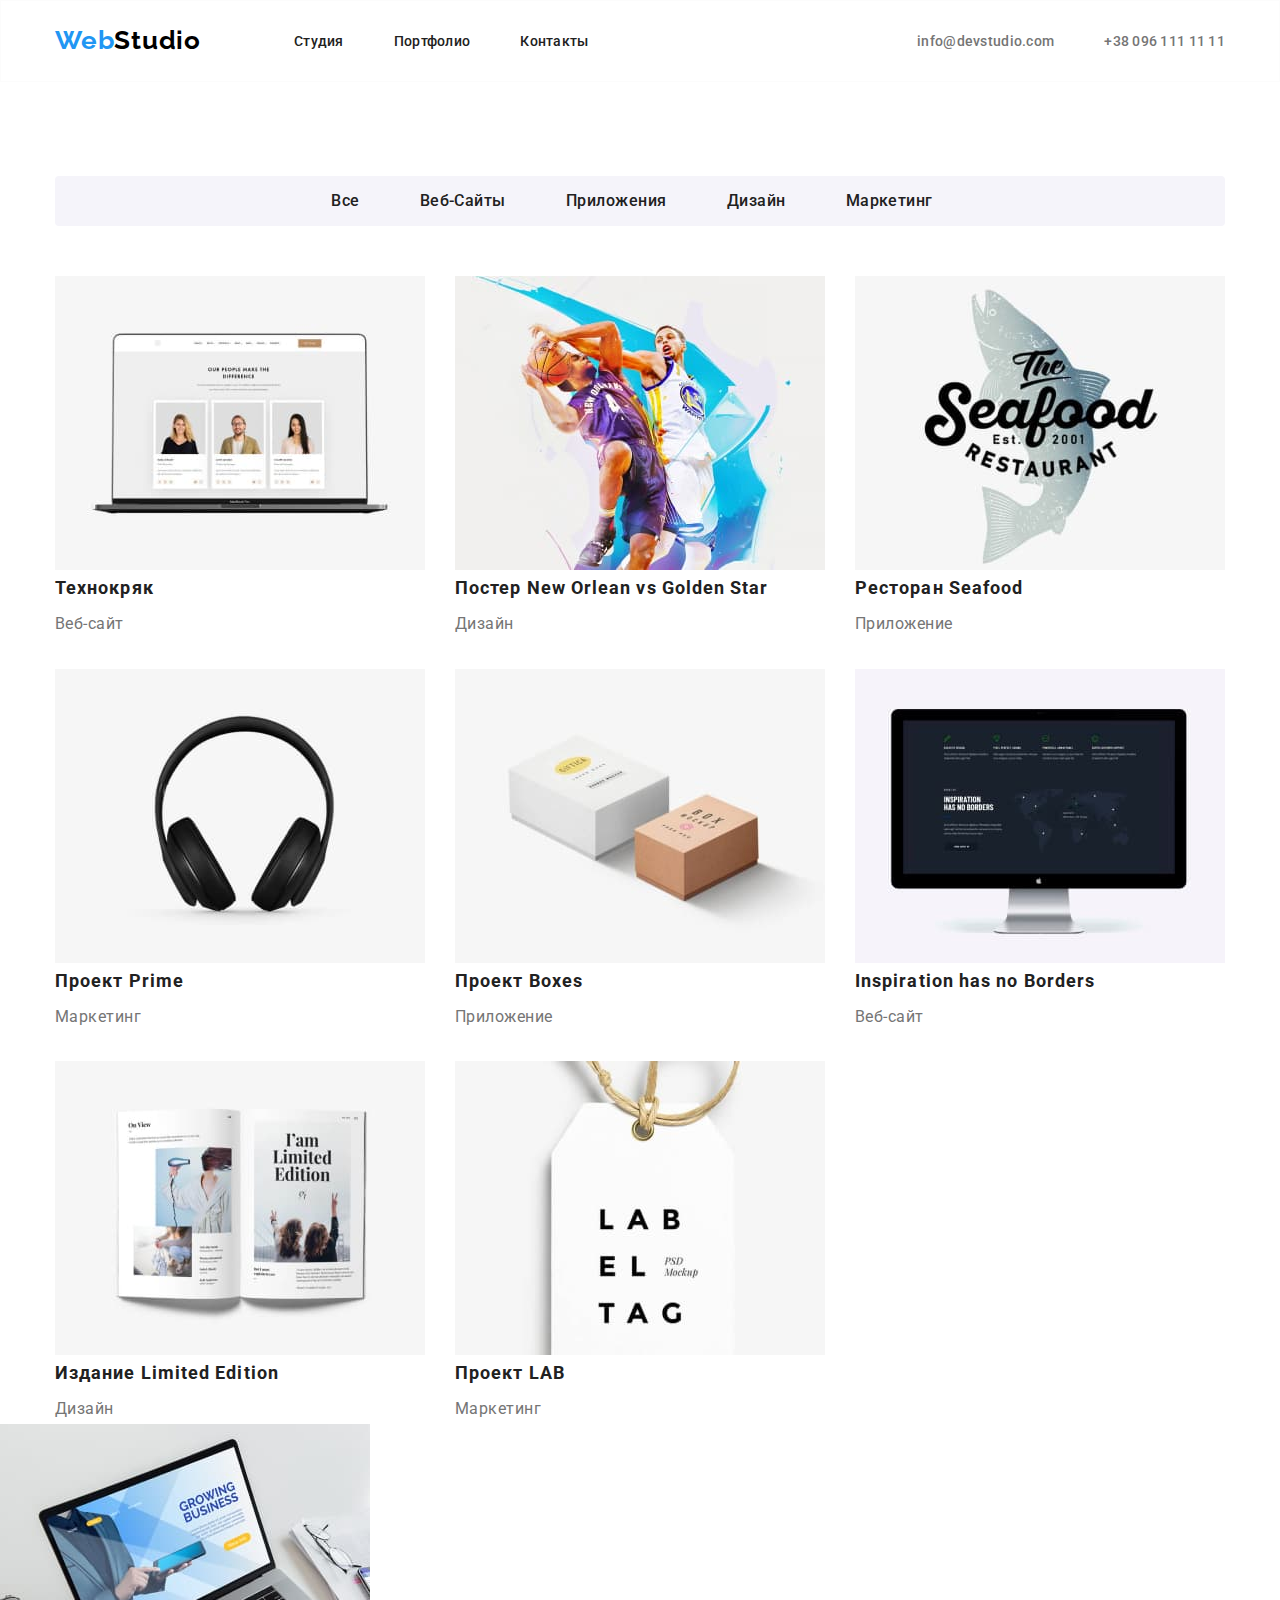
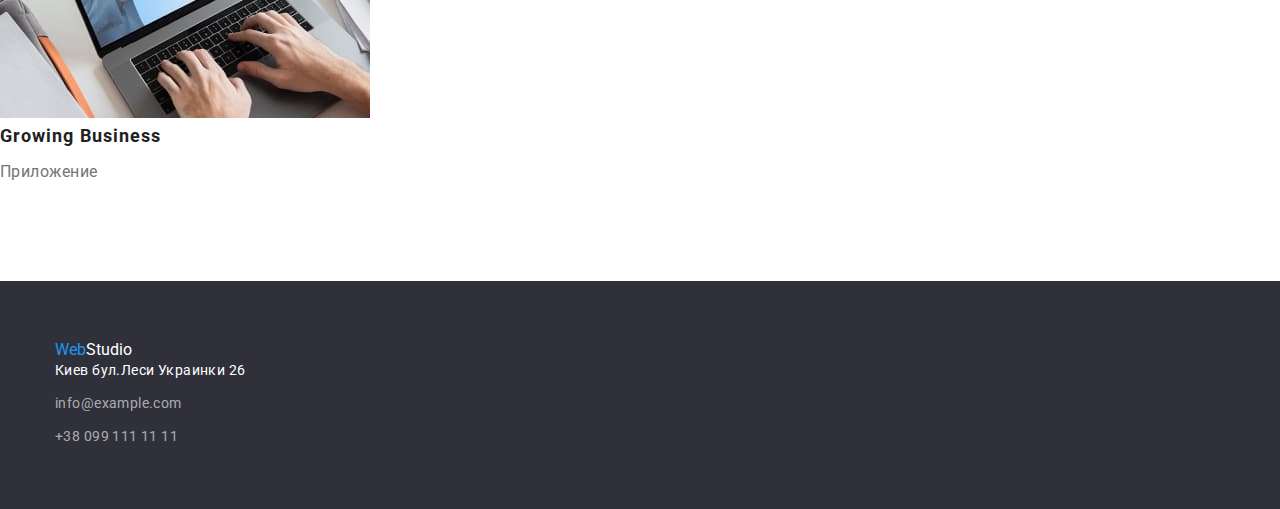
==== commit e0efae99: "btn" ====
--- a/portfolio.html
+++ b/portfolio.html
@@ -30,57 +30,75 @@
         <section class="title-progects">
             <div class="container">
                 <ul class="btn-site">
-                    <li><button type="button" class="btn">Все</button></li>
-                    <li><button type="button" class="btn">Веб-Сайты</button></li>
-                    <li><button type="button" class="btn">Приложения</button></li>
-                    <li><button type="button" class="btn">Дизайн</button></li>
-                    <li><button type="button" class="btn">Маркетинг</button></li>
+                    <li class="btn-item"><button type="button" class="btn">Все</button></li>
+                    <li class="btn-item"><button type="button" class="btn">Веб-Сайты</button></li>
+                    <li class="btn-item"><button type="button" class="btn">Приложения</button></li>
+                    <li class="btn-item"><button type="button" class="btn">Дизайн</button></li>
+                    <li class="btn-item"><button type="button" class="btn">Маркетинг</button></li>
                 </ul>
                     <ul class=progects-list>
                         <li class="progect-item">
                             <img src="./image/technokra.jpg" alt="projects" width="370" height="294" />
-                            <h2 class="name-project">Технокряк</h2>
-                            <p class="type-project">Веб-сайт</p>
+                            <div class="item-box">
+                                <h2 class="name-project">Технокряк</h2>
+                                <p class="type-project">Веб-сайт</p>
+                            </div>
                         </li>
                         <li class="progect-item">
                             <img src="./image/poster.jpg" alt="projects" width="370" height="294" />
-                            <h2 class="name-project">Постер New Orlean vs Golden Star</h2>
-                            <p class="type-project">Дизайн</p>
+                            <div class="item-box">
+                                <h2 class="name-project">Постер New Orlean vs Golden Star</h2>
+                                <p class="type-project">Дизайн</p>
+                            </div>
                         </li>
                         <li class="progect-item">
                             <img src="./image/seafood.jpg" alt="projects" width="370" height="294" />
-                            <h2 class="name-project">Ресторан Seafood</h2>
-                            <p class="type-project">Приложение</p>
+                            <div class="item-box">
+                                <h2 class="name-project">Ресторан Seafood</h2>
+                                <p class="type-project">Приложение</p>
+                            </div>
                         </li>
                         <li class="progect-item">
                             <img src="./image/eyehear.jpg" alt="projects" width="370" height="294" />
-                            <h2 class="name-project">Проект Prime</h2>
-                            <p class="type-project">Маркетинг</p>
+                            <div class="item-box">
+                                <h2 class="name-project">Проект Prime</h2>
+                                <p class="type-project">Маркетинг</p>
+                            </div>
                         </li>
                         <li class="progect-item">
                             <img src="./image/boxes.jpg" alt="projects" width="370" height="294" />
-                            <h2 class="name-project">Проект Boxes</h2>
-                            <p class="type-project">Приложение</p>
+                            <div class="item-box">
+                                <h2 class="name-project">Проект Boxes</h2>
+                                <p class="type-project">Приложение</p>
+                            </div>
                         </li>
                         <li class="progect-item">
                             <img src="./image/noborder.jpg" alt="projects" width="370" height="294" />
-                            <h2 class="name-project">Inspiration has no Borders</h2>
-                            <p class="type-project">Веб-сайт</p>
+                            <div class="item-box">
+                                <h2 class="name-project">Inspiration has no Borders</h2>
+                                <p class="type-project">Веб-сайт</p>
+                            </div>
                         </li>
                         <li class="progect-item">
                             <img src="./image/limadd.jpg" alt="projects" width="370" height="294" />
-                            <h2 class="name-project">Издание Limited Edition</h2>
-                            <p class="type-project">Дизайн</p>
+                            <div class="item-box">
+                                <h2 class="name-project">Издание Limited Edition</h2>
+                                <p class="type-project">Дизайн</p>
+                            </div>
                         </li>
                         <li class="progect-item">
                             <img src="./image/lab.jpg" alt="projects" width="370" height="294" />
-                            <h2 class="name-project">Проект LAB</h2>
-                            <p class="type-project">Маркетинг</p>
+                            <div class="item-box"></div>
+                                <h2 class="name-project">Проект LAB</h2>
+                                <p class="type-project">Маркетинг</p>
+                            </div>
                         </li>
                         <li class="progect-item">
                             <img src="./image/growbiz.jpg" alt="projects" width="370" height="294" />
-                            <h2 class="name-project">Growing Business</h2>
-                            <p class="type-project">Приложение</p>
+                            <div class="item-box">
+                                <h2 class="name-project">Growing Business</h2>
+                                <p class="type-project">Приложение</p>
+                            </div>
                         </li>
                     </ul>
             </div>    
--- a/css/styles.css
+++ b/css/styles.css
@@ -191,8 +191,14 @@
     color: var(--fourth-title-color);
 }
 
-.header-item,
-.header-contacts-item,
+.header-item:last-child {
+    margin: 0;
+}
+
+.header-contacts-item:last-child {
+    margin: 0;
+}
+
 .our-features-item:last-child {
     margin: 0;
 }
@@ -204,6 +210,7 @@
 .doing-item:not(last-child) {
     margin-bottom: 50px;
 }
+
 .doing-list{
     display: flex;
 }
@@ -227,7 +234,7 @@
 }
 
 .workers {
-    background: #F5F4FA;
+    background color: #F5F4FA;
     padding-top: 94px;
     padding-bottom: 94px;
 }
@@ -267,7 +274,7 @@
     color: var(--second-title-color);
 }
 
-.address-list .address-item:not(:last-child) {
+.address-item:not(:last-child) {
     margin-bottom: 9px;
 }
 
@@ -324,13 +331,25 @@
     padding: 0;
 }
 
+.btn-site,
 .btn {
+    padding: 6px 22px;
+    background: #F5F4FA;
+    border-radius: 4px;
+    border-width: 0px;
+    font-family: 'Roboto';
+    font-style: normal;
     font-weight: 500;
     font-size: 16px;
     line-height: 1.62;
     text-align: center;
     letter-spacing: 0.03em;
-    color: var(--main-title-color);
+    color: #212121;
+    cursor: pointer;
+}
+
+.btn-item {
+    margin-right: 8px;
 }
 
 .service-order,
@@ -351,6 +370,10 @@
 
 .btn:not(last child) {
     margin-right: 8px;
+}
+
+.title-progects {
+    padding: 94px 0;
 }
 
 .name-project {
@@ -359,7 +382,6 @@
     line-height: 2;
     letter-spacing: 0.06em;
     color: var(--main-title-color);
-    margin-top: 20px;
     margin-bottom: 4px;
 }
 
@@ -392,7 +414,7 @@
 .progects-list {
     display: flex;
     flex-wrap: wrap;
-    margin-right: 30px;
+    gap: 30px;
 }
 
 .progects-list:nth-child(3n) {
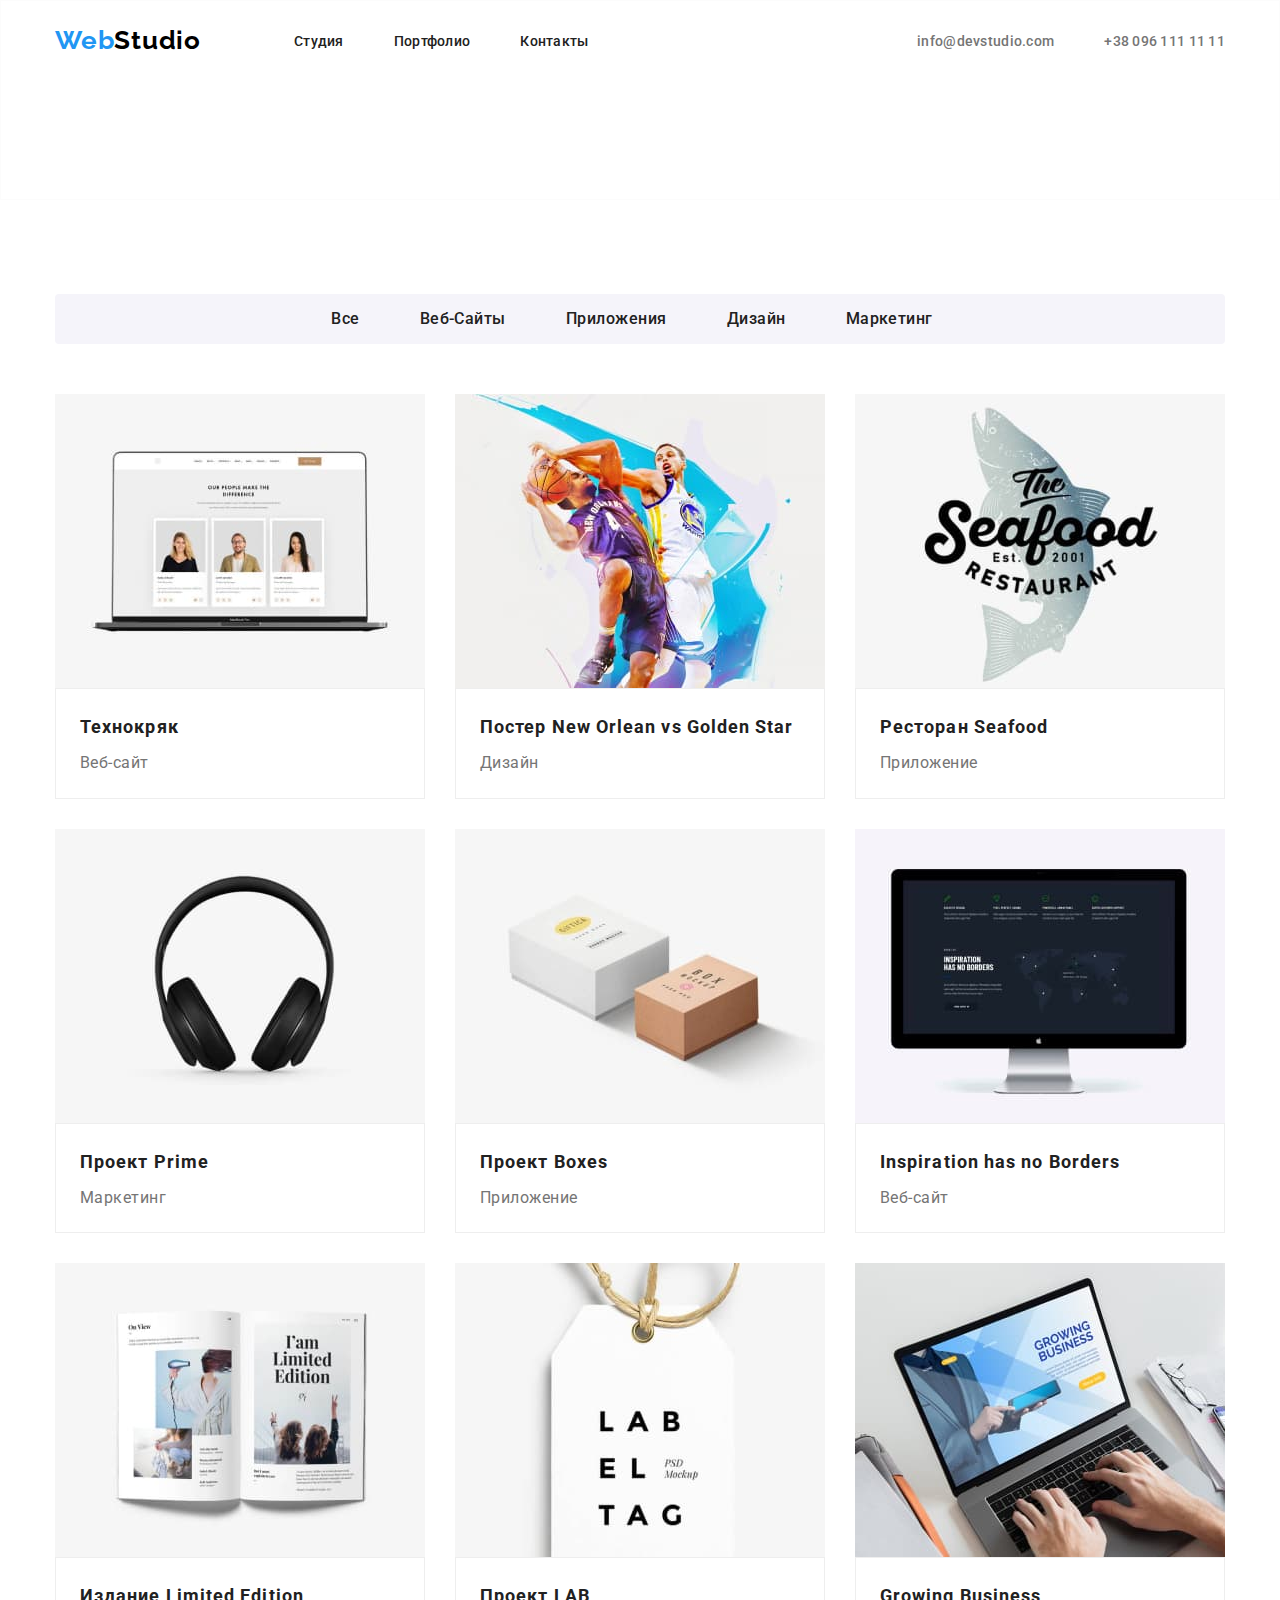
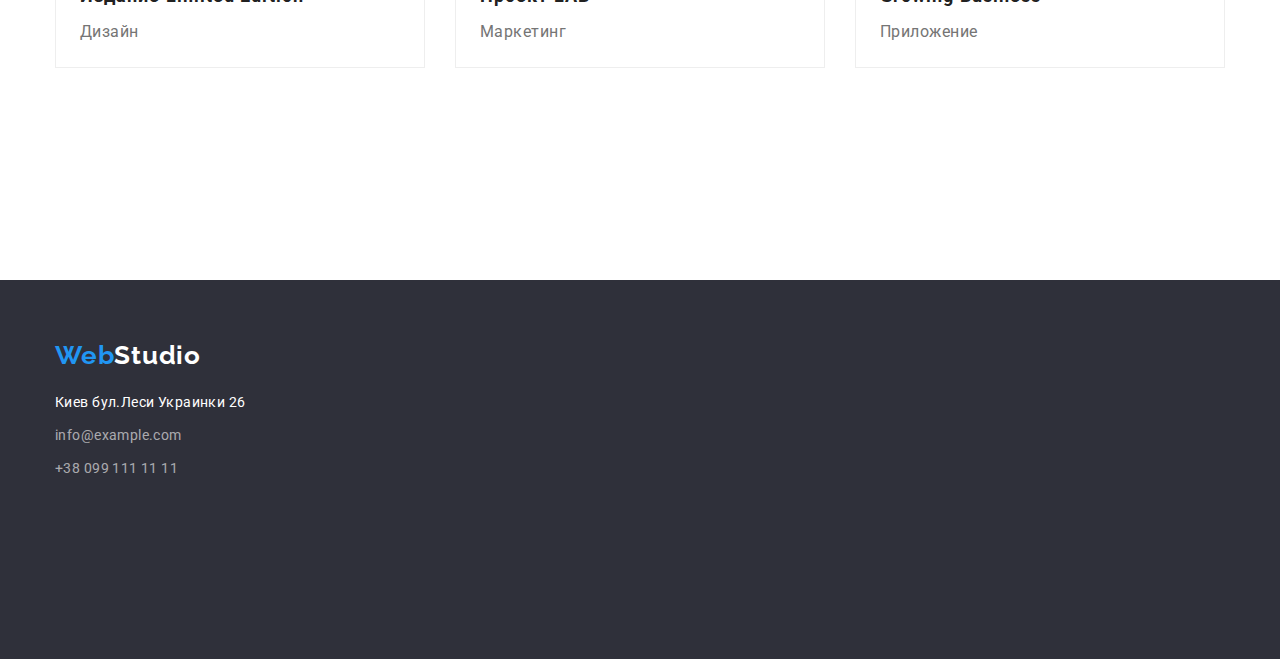
==== commit 7ff9d8bd: "divcl" ====
--- a/portfolio.html
+++ b/portfolio.html
@@ -88,7 +88,7 @@
                         </li>
                         <li class="progect-item">
                             <img src="./image/lab.jpg" alt="projects" width="370" height="294" />
-                            <div class="item-box"></div>
+                            <div class="item-box">
                                 <h2 class="name-project">Проект LAB</h2>
                                 <p class="type-project">Маркетинг</p>
                             </div>
--- a/css/styles.css
+++ b/css/styles.css
@@ -41,6 +41,7 @@
     width: 1200px;
     padding-left: 15px;
     padding-right: 15px;
+    padding-bottom: 118px;
     margin: 0 auto;
 }
 
@@ -208,7 +209,7 @@
 }
 
 .doing-item:not(last-child) {
-    margin-bottom: 50px;
+    margin-right: 30px;
 }
 
 .doing-list{
@@ -227,14 +228,15 @@
     text-align: center;
     letter-spacing: 0.03em;
     color: var(--main-title-color);
+    padding-bottom: 50px;
 }
 
 .our-workers {
-    margin-bottom: 50px;
+    margin-bottom: 30px;
 }
 
 .workers {
-    background color: #F5F4FA;
+    background: #F5F4FA;
     padding-top: 94px;
     padding-bottom: 94px;
 }
@@ -394,7 +396,15 @@
 }
 
 .footer-logo {
-    margin-top: 60px;
+    font-family: 'Raleway', sans-serif;
+    font-weight: 700;
+    font-size: 26px;
+    line-height: 1.19;
+    letter-spacing: 0.03em;
+    color: #FFFFFF;
+    text-decoration: none;
+    margin-bottom: 20px;
+    display: inline-block;
 }
 
 .progects-container {
@@ -417,6 +427,15 @@
     gap: 30px;
 }
 
-.progects-list:nth-child(3n) {
+.progects-list .progect-item:nth-child(3n) {
     margin-right: 0;
+}
+
+.progects-list .progect-item:nth-last-child(-n+3) {
+    margin-right: 0;
+}
+
+.item-box {
+    padding: 20px 24px;
+    border: 1px solid #EEEEEE;
 }